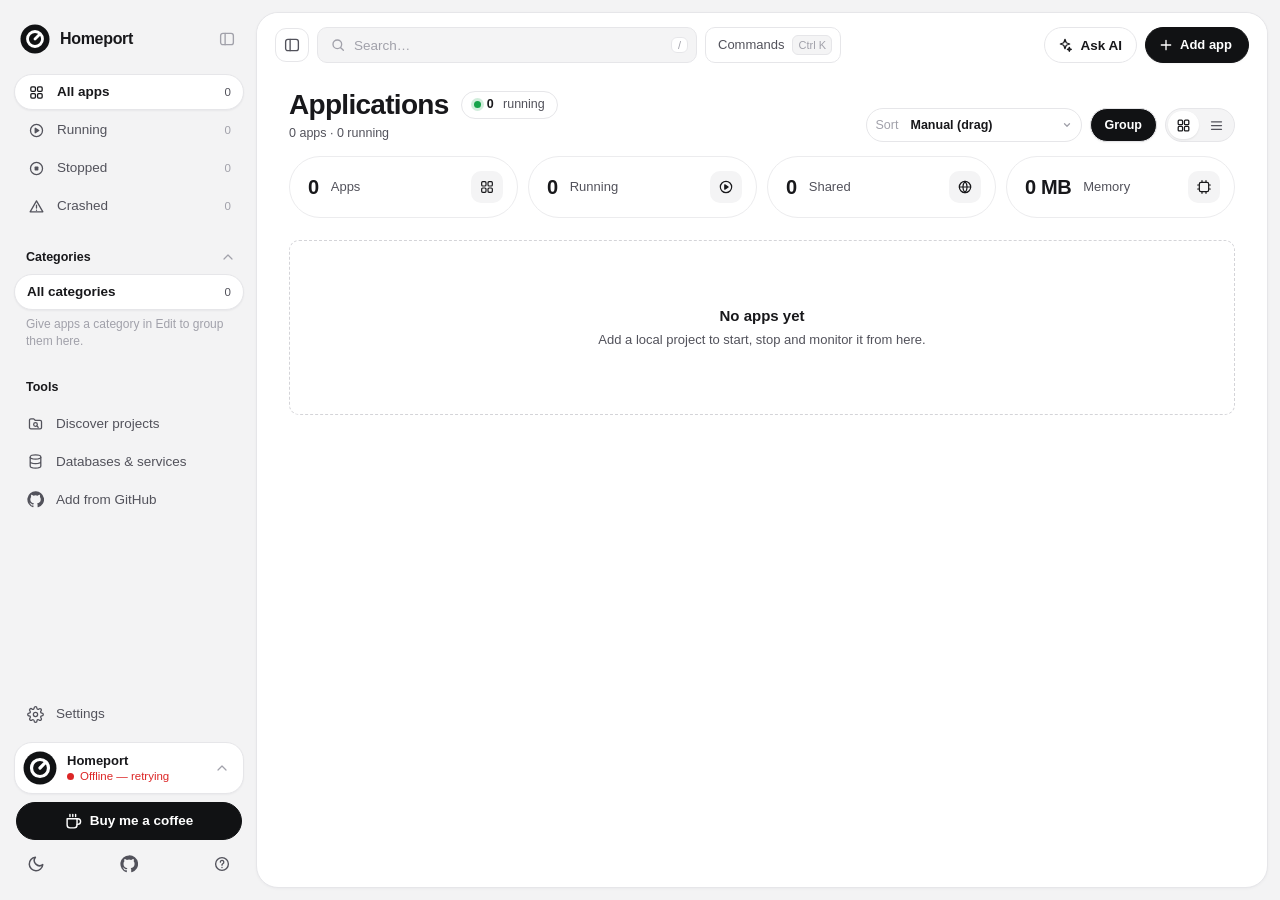
==== ui/index.html @ 1172e3f5 "GitHub integration, Figma-style comments, simpler cards and Settings GitHub (docs/GITHUB.md, phase 1" ====
<!doctype html>
<html lang="en">
<head>
  <meta charset="utf-8" />
  <meta name="viewport" content="width=device-width, initial-scale=1" />
  <title>Homeport</title>
  <link rel="icon" type="image/svg+xml" href="favicon.svg?v=dial2" />
  <link rel="alternate icon" type="image/png" href="favicon.png?v=dial2" />
  <link rel="apple-touch-icon" href="apple-touch-icon.png?v=dial2" />
  <link rel="stylesheet" href="style.css?v=28" />
  <script>
    // Apply the saved theme before first paint to avoid a flash.
    try {
      var t = localStorage.getItem("lm_theme");
      if (t === "light" || t === "dark") document.documentElement.setAttribute("data-theme", t);
    } catch (e) {}
  </script>
</head>
<body>
  <div class="shell">
  <aside class="sidebar" id="sidebar" aria-label="Navigation">
    <div class="side-brand">
      <a class="brand" href="./" aria-label="Homeport home"><svg class="knob" viewBox="0 0 64 64" aria-hidden="true"><circle class="knob-disc" cx="32" cy="32" r="31"/><circle class="knob-ring" cx="32" cy="32" r="16" fill="none" stroke-width="6"/><path class="knob-hand" d="M32 32 L40.5 23.5" stroke-width="6" stroke-linecap="round"/></svg><span class="brand-word">Homeport</span></a>
      <button type="button" id="btn-collapse" class="icon-btn" title="Hide sidebar" aria-label="Hide sidebar"><svg viewBox="0 0 24 24" fill="none" stroke="currentColor" stroke-width="1.8" stroke-linecap="round" stroke-linejoin="round" aria-hidden="true"><rect x="3.5" y="4.5" width="17" height="15" rx="3"/><path d="M9.5 4.5v15"/></svg></button>
    </div>


    <nav class="side-nav" id="status-seg" aria-label="Status filter">
      <button type="button" class="nav-item active" data-filter="all"><span class="nav-ico ico-all" aria-hidden="true"><svg viewBox="0 0 24 24" fill="none" stroke="currentColor" stroke-width="1.8" stroke-linejoin="round"><rect x="4" y="4" width="6.5" height="6.5" rx="1.6"/><rect x="13.5" y="4" width="6.5" height="6.5" rx="1.6"/><rect x="4" y="13.5" width="6.5" height="6.5" rx="1.6"/><rect x="13.5" y="13.5" width="6.5" height="6.5" rx="1.6"/></svg></span>All apps <span id="count-all" class="count">0</span></button>
      <button type="button" class="nav-item" data-filter="running"><span class="nav-ico ico-running" aria-hidden="true"><svg viewBox="0 0 24 24" fill="none" stroke="currentColor" stroke-width="1.8" stroke-linejoin="round"><circle cx="12" cy="12" r="8.5"/><path d="M10.2 8.8v6.4l5-3.2z" fill="currentColor"/></svg></span>Running <span id="count-running" class="count">0</span></button>
      <button type="button" class="nav-item" data-filter="stopped"><span class="nav-ico ico-stopped" aria-hidden="true"><svg viewBox="0 0 24 24" fill="none" stroke="currentColor" stroke-width="1.8"><circle cx="12" cy="12" r="8.5"/><rect x="9.3" y="9.3" width="5.4" height="5.4" rx="1" fill="currentColor" stroke="none"/></svg></span>Stopped <span id="count-stopped" class="count">0</span></button>
      <button type="button" class="nav-item" data-filter="crashed"><span class="nav-ico ico-crashed" aria-hidden="true"><svg viewBox="0 0 24 24" fill="none" stroke="currentColor" stroke-width="1.8" stroke-linecap="round" stroke-linejoin="round"><path d="M12 4 21 19.5H3z"/><path d="M12 10v4.2M12 17.2v.1"/></svg></span>Crashed <span id="count-crashed" class="count">0</span></button>
    </nav>

    <section class="side-section" id="cat-section">
      <button type="button" class="side-section-head" id="cat-toggle" aria-expanded="true" aria-controls="cat-nav">
        <span>Categories</span><svg viewBox="0 0 24 24" fill="none" stroke="currentColor" stroke-width="1.8" stroke-linecap="round" stroke-linejoin="round" aria-hidden="true"><path d="m6 15 6-6 6 6"/></svg>
      </button>
      <nav class="cat-nav" id="cat-nav" aria-label="Categories"></nav>
    </section>
    <select id="category-filter" aria-label="Filter by category" hidden></select>

    <section class="side-section side-tools">
      <div class="side-section-head static"><span>Tools</span></div>
    <button type="button" id="btn-discover" class="side-link"><svg viewBox="0 0 24 24" fill="none" stroke="currentColor" stroke-width="1.8" stroke-linecap="round" stroke-linejoin="round" aria-hidden="true"><path d="M3.5 7.5a2 2 0 0 1 2-2h4l2 2h7a2 2 0 0 1 2 2v8a2 2 0 0 1-2 2h-13a2 2 0 0 1-2-2z"/><circle cx="12" cy="13.5" r="2.6"/><path d="m14 15.5 1.8 1.8"/></svg><span>Discover projects</span></button>
    <button type="button" id="btn-services" class="side-link"><svg viewBox="0 0 24 24" fill="none" stroke="currentColor" stroke-width="1.8" aria-hidden="true"><ellipse cx="12" cy="5.5" rx="7.5" ry="3"/><path d="M4.5 5.5v13c0 1.7 3.4 3 7.5 3s7.5-1.3 7.5-3v-13M4.5 12c0 1.7 3.4 3 7.5 3s7.5-1.3 7.5-3"/></svg><span>Databases &amp; services</span></button>
      <button type="button" id="btn-github" class="side-link"><svg viewBox="0 0 24 24" fill="currentColor" aria-hidden="true"><path d="M12 .5a11.5 11.5 0 0 0-3.64 22.41c.58.1.79-.25.79-.56v-2c-3.2.7-3.88-1.37-3.88-1.37-.53-1.33-1.28-1.69-1.28-1.69-1.05-.72.08-.7.08-.7 1.16.08 1.77 1.19 1.77 1.19 1.03 1.77 2.71 1.26 3.37.96.1-.75.4-1.26.73-1.55-2.55-.29-5.24-1.28-5.24-5.68 0-1.26.45-2.28 1.19-3.09-.12-.29-.52-1.46.11-3.05 0 0 .97-.31 3.17 1.18a11 11 0 0 1 5.77 0c2.2-1.49 3.17-1.18 3.17-1.18.63 1.59.23 2.76.11 3.05.74.81 1.19 1.83 1.19 3.09 0 4.41-2.69 5.39-5.25 5.67.41.36.78 1.06.78 2.14v3.17c0 .31.21.67.8.56A11.5 11.5 0 0 0 12 .5z"/></svg><span>Add from GitHub</span></button>
    </section>

    <div class="side-foot">
      <button type="button" id="btn-settings" class="side-link side-settings"><svg viewBox="0 0 24 24" fill="none" stroke="currentColor" stroke-width="1.8" stroke-linecap="round" stroke-linejoin="round" aria-hidden="true"><circle cx="12" cy="12" r="3"/><path d="M19.4 15a1.65 1.65 0 0 0 .33 1.82l.06.06a2 2 0 1 1-2.83 2.83l-.06-.06a1.65 1.65 0 0 0-1.82-.33 1.65 1.65 0 0 0-1 1.51V21a2 2 0 1 1-4 0v-.09A1.65 1.65 0 0 0 9 19.4a1.65 1.65 0 0 0-1.82.33l-.06.06a2 2 0 1 1-2.83-2.83l.06-.06A1.65 1.65 0 0 0 4.68 15a1.65 1.65 0 0 0-1.51-1H3a2 2 0 1 1 0-4h.09A1.65 1.65 0 0 0 4.6 9a1.65 1.65 0 0 0-.33-1.82l-.06-.06a2 2 0 1 1 2.83-2.83l.06.06A1.65 1.65 0 0 0 9 4.68a1.65 1.65 0 0 0 1-1.51V3a2 2 0 1 1 4 0v.09a1.65 1.65 0 0 0 1 1.51 1.65 1.65 0 0 0 1.82-.33l.06-.06a2 2 0 1 1 2.83 2.83l-.06.06A1.65 1.65 0 0 0 19.4 9a1.65 1.65 0 0 0 1.51 1H21a2 2 0 1 1 0 4h-.09a1.65 1.65 0 0 0-1.51 1z"/></svg><span>Settings</span><span id="settings-badge" class="side-badge" hidden></span></button>
      <div class="side-card">
        <span class="side-card-mark"><svg class="knob" viewBox="0 0 64 64" aria-hidden="true"><circle class="knob-disc" cx="32" cy="32" r="31"/><circle class="knob-ring" cx="32" cy="32" r="16" fill="none" stroke-width="6"/><path class="knob-hand" d="M32 32 L40.5 23.5" stroke-width="6" stroke-linecap="round"/></svg></span>
        <div class="side-card-text">
          <strong>Homeport</strong>
          <span id="conn" class="conn connecting" title="Connection status"><span class="conn-dot" aria-hidden="true"></span><span id="conn-text">Connecting&hellip;</span></span>
        </div>
        <div class="menu-wrap">
          <button type="button" id="btn-bulk" class="icon-btn" aria-haspopup="menu" aria-expanded="false" aria-label="Actions for all apps" title="All apps"><svg viewBox="0 0 24 24" fill="none" stroke="currentColor" stroke-width="1.8" stroke-linecap="round" stroke-linejoin="round" aria-hidden="true"><path d="m6 15 6-6 6 6"/></svg></button>
          <div id="bulk-menu" class="menu menu-right menu-up" role="menu" hidden>
            <button type="button" role="menuitem" id="btn-start-all">Start all</button>
            <button type="button" role="menuitem" id="btn-stop-all">Stop all</button>
            <hr />
            <button type="button" role="menuitem" id="btn-terminate-all" class="danger">Force-terminate all&hellip;</button>
          </div>
        </div>
      </div>
      <a class="coffee-btn" href="https://www.supportkori.com/ferdousmikdad" target="_blank" rel="noopener noreferrer" title="Support Homeport on Support Kori">
        <svg viewBox="0 0 24 24" fill="none" stroke="currentColor" stroke-width="2" stroke-linecap="round" stroke-linejoin="round" aria-hidden="true"><path d="M17 8h1a4 4 0 0 1 0 8h-1"/><path d="M3 8h14v9a4 4 0 0 1-4 4H7a4 4 0 0 1-4-4V8z"/><path d="M7 2v3M11 2v3M15 2v3"/></svg>
        <span>Buy me a coffee</span>
      </a>
      <div class="side-foot-icons">
        <button type="button" id="btn-theme" class="icon-btn" aria-label="Toggle light/dark theme" title="Toggle theme"></button>
        <button type="button" id="btn-quit" class="icon-btn" aria-label="Quit Homeport" title="Quit Homeport" hidden><svg viewBox="0 0 24 24" fill="none" stroke="currentColor" stroke-width="2" stroke-linecap="round" aria-hidden="true"><path d="M12 3v9"/><path d="M6.3 7.2a8 8 0 1 0 11.4 0"/></svg></button>
        <a class="icon-btn" href="https://github.com/ferdousmikdad/Homeport" target="_blank" rel="noopener noreferrer" title="Star Homeport on GitHub" aria-label="Star Homeport on GitHub"><svg viewBox="0 0 24 24" fill="currentColor" aria-hidden="true"><path d="M12 .5a11.5 11.5 0 0 0-3.64 22.41c.58.1.79-.25.79-.56v-2c-3.2.7-3.88-1.37-3.88-1.37-.53-1.33-1.28-1.69-1.28-1.69-1.05-.72.08-.7.08-.7 1.16.08 1.77 1.19 1.77 1.19 1.03 1.77 2.71 1.26 3.37.96.1-.75.4-1.26.73-1.55-2.55-.29-5.24-1.28-5.24-5.68 0-1.26.45-2.28 1.19-3.09-.12-.29-.52-1.46.11-3.05 0 0 .97-.31 3.17 1.18a11 11 0 0 1 5.77 0c2.2-1.49 3.17-1.18 3.17-1.18.63 1.59.23 2.76.11 3.05.74.81 1.19 1.83 1.19 3.09 0 4.41-2.69 5.39-5.25 5.67.41.36.78 1.06.78 2.14v3.17c0 .31.21.67.8.56A11.5 11.5 0 0 0 12 .5z"/></svg></a>
        <a class="icon-btn" href="https://homeport.ferdousmikdad.com/docs" target="_blank" rel="noopener noreferrer" title="Help & docs" aria-label="Help and docs"><svg viewBox="0 0 24 24" fill="none" stroke="currentColor" stroke-width="1.8" stroke-linecap="round" stroke-linejoin="round" aria-hidden="true"><circle cx="12" cy="12" r="8.5"/><path d="M9.8 9.5a2.3 2.3 0 1 1 3.1 2.2c-.6.3-.9.8-.9 1.4v.4M12 16.6v.1"/></svg></a>
      </div>
    </div>
  </aside>

  <main class="main-panel">
    <div class="panel-bar">
      <button type="button" id="btn-sidebar" class="square-btn" title="Toggle sidebar" aria-label="Toggle sidebar"><svg viewBox="0 0 24 24" fill="none" stroke="currentColor" stroke-width="1.8" stroke-linecap="round" stroke-linejoin="round" aria-hidden="true"><rect x="3.5" y="4.5" width="17" height="15" rx="3"/><path d="M9.5 4.5v15"/></svg></button>
      <label class="top-search">
        <svg viewBox="0 0 24 24" fill="none" stroke="currentColor" stroke-width="2" stroke-linecap="round" aria-hidden="true"><circle cx="11" cy="11" r="6.5"/><path d="m20 20-3.8-3.8"/></svg>
        <input type="search" id="search-input" placeholder="Search…" autocomplete="off" aria-label="Search apps" />
        <kbd class="search-kbd" title="Press / to filter apps">/</kbd>
      </label>
      <button type="button" id="btn-cmdk" class="cmdk-trigger" title="Command palette">Commands <kbd class="cmdk-hint">&#8984;K</kbd></button>
      <span class="spacer"></span>
      <button type="button" id="ai-fab" class="ai-btn" aria-controls="ai-panel" aria-expanded="false" title="Ask AI (&#8984;J)" hidden><svg viewBox="0 0 24 24" fill="none" stroke="currentColor" stroke-width="1.9" stroke-linecap="round" stroke-linejoin="round" aria-hidden="true"><path d="M12 3.5l1.9 5.1 5.1 1.9-5.1 1.9L12 17.5l-1.9-5.1L5 10.5l5.1-1.9z"/><path d="M18.5 15.5l.8 2.2 2.2.8-2.2.8-.8 2.2-.8-2.2-2.2-.8 2.2-.8z"/></svg><span>Ask AI</span><span class="ai-fab-dot" aria-hidden="true"></span></button>
      <button type="button" id="btn-add" class="btn primary add-btn"><svg viewBox="0 0 24 24" fill="none" stroke="currentColor" stroke-width="2" stroke-linecap="round" aria-hidden="true"><path d="M12 5v14M5 12h14"/></svg><span>Add app</span></button>
    </div>

    <div class="main">
    <header class="page-head">
      <div class="page-titles">
        <div class="title-row">
          <h1>Applications</h1>
          <span class="run-pill title-pill" title="Apps running now"><span class="run-dot" aria-hidden="true"></span><b id="pill-running">0</b>&nbsp;running</span>
        </div>
        <p id="summary" class="summary">&nbsp;</p>
      </div>
      <div class="toolbar">
        <label class="select pill-select" title="Sort apps">
          <span class="select-label">Sort</span>
            <select id="sort-select" aria-label="Sort apps">
              <option value="manual">Manual (drag)</option>
              <option value="name-asc">Name A&ndash;Z</option>
              <option value="name-desc">Name Z&ndash;A</option>
              <option value="path">Folder path</option>
              <option value="created-desc">Folder created &middot; newest</option>
              <option value="created-asc">Folder created &middot; oldest</option>
              <option value="updated-desc">Folder modified &middot; recent</option>
              <option value="status">Status</option>
              <option value="port">Port</option>
              <option value="mem">Memory use</option>
            </select>
        </label>
        <button type="button" id="btn-group" class="btn small toggle" aria-pressed="false" title="Group apps by category">Group</button>
        <div class="seg seg-icons" id="view-seg" role="group" aria-label="Layout">
          <button type="button" data-view="grid" title="Grid" aria-label="Grid layout"></button>
          <button type="button" data-view="list" title="List" aria-label="List layout"></button>
        </div>
      </div>
    </header>

    <section class="kpis" aria-label="Summary">
      <div class="kpi"><span class="kpi-value" id="kpi-apps">0</span><span class="kpi-label">Apps</span><span class="kpi-ico" aria-hidden="true"><svg viewBox="0 0 24 24" fill="none" stroke="currentColor" stroke-width="1.8" stroke-linejoin="round"><rect x="4" y="4" width="6.5" height="6.5" rx="1.6"/><rect x="13.5" y="4" width="6.5" height="6.5" rx="1.6"/><rect x="4" y="13.5" width="6.5" height="6.5" rx="1.6"/><rect x="13.5" y="13.5" width="6.5" height="6.5" rx="1.6"/></svg></span></div>
      <div class="kpi"><span class="kpi-value" id="kpi-running">0</span><span class="kpi-label">Running</span><span class="kpi-ico" aria-hidden="true"><svg viewBox="0 0 24 24" fill="none" stroke="currentColor" stroke-width="1.8" stroke-linejoin="round"><circle cx="12" cy="12" r="8.5"/><path d="M10.2 8.8v6.4l5-3.2z" fill="currentColor"/></svg></span></div>
      <div class="kpi"><span class="kpi-value" id="kpi-shared">0</span><span class="kpi-label">Shared</span><span class="kpi-ico" aria-hidden="true"><svg viewBox="0 0 24 24" fill="none" stroke="currentColor" stroke-width="1.8" stroke-linecap="round"><circle cx="12" cy="12" r="8.5"/><path d="M3.5 12h17M12 3.5a13 13 0 0 1 0 17M12 3.5a13 13 0 0 0 0 17"/></svg></span></div>
      <div class="kpi"><span class="kpi-value" id="kpi-mem">0</span><span class="kpi-label">Memory</span><span class="kpi-ico" aria-hidden="true"><svg viewBox="0 0 24 24" fill="none" stroke="currentColor" stroke-width="1.8" stroke-linejoin="round"><rect x="5" y="5" width="14" height="14" rx="2.5"/><path d="M9 2.5v2.5M15 2.5v2.5M9 19v2.5M15 19v2.5M2.5 9H5M2.5 15H5M19 9h2.5M19 15h2.5" stroke-linecap="round"/></svg></span></div>
    </section>

    <section id="grid" class="apps grid-view" aria-live="polite"></section>
    <div id="empty" class="empty" hidden>
      <p id="empty-title" class="empty-title">No apps yet</p>
      <p id="empty-text" class="empty-text">Add a local project to start, stop and monitor it from here.</p>
    </div>
    </div>
  </main>

  <!-- Ask AI: docked side panel (right) -->
  <aside id="ai-panel" class="ai-chat" hidden aria-label="Ask AI">
    <header class="ai-chat-head">
      <span class="ai-avatar" aria-hidden="true"><svg class="knob" viewBox="0 0 64 64" aria-hidden="true"><circle class="knob-disc" cx="32" cy="32" r="31"/><circle class="knob-ring" cx="32" cy="32" r="16" fill="none" stroke-width="6"/><path class="knob-hand" d="M32 32 L40.5 23.5" stroke-width="6" stroke-linecap="round"/></svg></span>
      <div class="ai-chat-title">
        <h2>Ask AI</h2>
        <span id="ai-sub" class="muted"><span class="ai-online"></span>Claude &middot; runs only when you send</span>
      </div>
      <button type="button" id="ai-new" class="icon-btn" title="New chat" aria-label="New chat"><svg viewBox="0 0 24 24" fill="none" stroke="currentColor" stroke-width="2" stroke-linecap="round" stroke-linejoin="round"><path d="M12 20h9"/><path d="M16.5 3.5a2.1 2.1 0 1 1 3 3L7 19l-4 1 1-4z"/></svg></button>
      <button type="button" id="ai-close" class="icon-btn" title="Close panel" aria-label="Close panel"><svg viewBox="0 0 24 24" fill="none" stroke="currentColor" stroke-width="1.8" stroke-linecap="round" stroke-linejoin="round" aria-hidden="true"><rect x="3.5" y="4.5" width="17" height="15" rx="3"/><path d="M14.5 4.5v15"/></svg></button>
    </header>
    <div class="ai-chat-tools">
      <label class="select" title="Which AI answers">
        <span class="select-label">AI</span>
        <select id="ai-provider" aria-label="Assistant">
          <option value="claude">Claude Code</option>
          <option value="local">Local model</option>
        </select>
      </label>
      <label class="select" id="ai-local-wrap" title="Local model (Ollama)" hidden>
        <span class="select-label">Model</span>
        <select id="ai-local-model" aria-label="Local model"></select>
      </label>
      <button type="button" id="ai-models-btn" class="btn small" title="Download or remove local models" hidden>Models</button>
      <label class="select" id="ai-model-wrap" title="Model">
        <span class="select-label">Model</span>
        <select id="ai-model" aria-label="Model">
          <option value="sonnet">Sonnet</option>
          <option value="opus">Opus</option>
          <option value="haiku">Haiku</option>
          <option value="">Account default</option>
          <option value="__custom">Custom&hellip;</option>
        </select>
      </label>
      <input type="text" id="ai-model-custom" class="input small mono" placeholder="claude-opus-5-5" hidden spellcheck="false" />
      <div class="seg" id="ai-mode" role="group" aria-label="Mode">
        <button type="button" data-mode="act" title="Can add/edit apps, fix ports, change files">Act</button>
        <button type="button" data-mode="ask" title="Read-only: answers and diagnoses, changes nothing">Ask only</button>
      </div>
    </div>
    <div id="ai-log" class="ai-log" aria-live="polite"></div>
    <form id="ai-form" class="ai-form" autocomplete="off">
      <textarea id="ai-input" class="input" rows="2" placeholder="Ask anything about your apps&hellip;"></textarea>
      <div class="ai-form-row">
        <span id="ai-meta" class="muted ai-meta"></span>
        <button type="button" id="ai-reload" class="btn small" hidden>Reload page</button>
        <button type="submit" id="ai-send" class="btn primary small">Send</button>
      </div>
    </form>
  </aside>
  </div>

  <!-- Log Drawer -->
  <aside id="drawer" class="drawer" hidden aria-label="Application logs">
    <header class="drawer-head">
      <div class="drawer-title">
        <h2 id="logs-title">Logs</h2>
        <span id="logs-sub" class="muted mono"></span>
      </div>
      <button type="button" id="logs-close" class="icon-btn" aria-label="Close logs">&times;</button>
    </header>
    <div class="drawer-tools">
      <input type="search" id="logs-filter" class="input small" placeholder="Filter lines" />
      <label class="check small"><input type="checkbox" id="logs-autoscroll" checked /> Follow</label>
      <label class="check small"><input type="checkbox" id="logs-wrap" checked /> Wrap</label>
      <span class="spacer"></span>
      <button type="button" id="logs-clear" class="btn small ghost">Clear</button>
      <button type="button" id="logs-download" class="btn small ghost">Download</button>
    </div>
    <div id="logs-error-banner" class="error-banner" hidden></div>
    <pre id="logs-body" class="logs-body wrap" tabindex="0">Loading&hellip;</pre>
  </aside>


  <!-- Add / Edit Modal -->
  <div id="backdrop" class="backdrop" hidden>
    <form id="app-form" class="modal" autocomplete="off" novalidate>
      <header class="modal-head">
        <h2 id="modal-title">Add app</h2>
        <button type="button" id="modal-close" class="icon-btn" aria-label="Close">&times;</button>
      </header>

      <input type="hidden" id="f-id" value="" />

      <div class="form-body">
        <div class="row2">
          <label class="field single-only">
            <span>Name</span>
            <input id="f-name" name="name" type="text" placeholder="My App" required />
          </label>
          <label class="field">
            <span>Category</span>
            <input id="f-category" name="category" type="text" list="category-list" placeholder="e.g. Work, Tools" />
            <datalist id="category-list"></datalist>
          </label>
        </div>

        <label class="field single-only">
          <span>Description</span>
          <textarea id="f-description" name="description" rows="2" placeholder="What does this app do?"></textarea>
        </label>

        <div class="field">
          <span>Folder or file</span>
          <div class="input-group">
            <input id="f-path" name="path" type="text" placeholder="A project folder, a folder of projects, or a file like index.html" required spellcheck="false" class="mono" aria-label="Folder or file" />
            <button type="button" id="btn-browse" class="btn" title="Choose a project folder — or a folder with several projects inside">Folder&hellip;</button>
            <button type="button" id="btn-browse-file" class="btn" title="Choose one file: .html, .php, .js or .py">File&hellip;</button>
          </div>
          <small id="f-path-hint" class="hint"></small>
        </div>

        <div id="multi-box" class="multi-box" hidden>
          <div class="multi-head">
            <strong id="multi-title">Projects in this folder</strong>
            <label class="check"><input type="checkbox" id="multi-all" checked /> Select all</label>
          </div>
          <div id="multi-list" class="disc-list multi-list"></div>
          <div class="multi-foot">
            <label class="check"><input type="checkbox" id="multi-start" checked /> Start them after adding (each opens in a new tab)</label>
            <button type="button" id="multi-single" class="link-btn">Add the folder as one app instead</button>
          </div>
        </div>

        <label class="field single-only">
          <span>Command</span>
          <input id="f-command" name="command" type="text" placeholder="python3 run.py" spellcheck="false" class="mono" />
        </label>

        <div class="row2 single-only">
          <label class="field">
            <span>Port</span>
            <input id="f-port" name="port" type="number" min="0" max="65535" placeholder="8080" />
          </label>
          <label class="field">
            <span>Health URL</span>
            <input id="f-health" name="health_url" type="text" placeholder="http://localhost:8080/health" spellcheck="false" />
          </label>
        </div>

        <div class="env-group single-only">
          <div class="env-header">
            <span>Environment variables</span>
            <button type="button" id="btn-add-env" class="btn small ghost">Add variable</button>
          </div>
          <div id="env-rows" class="env-rows"></div>
        </div>

        <div class="check-group single-only">
          <label class="check"><input id="f-auto" name="auto_restart" type="checkbox" /> Restart automatically if it crashes</label>
          <label class="check"><input id="f-autostart" name="autostart" type="checkbox" /> Start when the manager starts</label>
          <label class="check"><input id="f-notify" name="notify" type="checkbox" checked /> Notify me when it crashes</label>
        </div>

        <div id="modal-meta-box" class="modal-meta" hidden>
          Folder created <span id="f-created-at">&mdash;</span> &middot; modified <span id="f-updated-at">&mdash;</span>
        </div>
      </div>

      <footer class="modal-foot">
        <button type="button" id="modal-cancel" class="btn ghost">Cancel</button>
        <button type="submit" id="modal-submit" class="btn primary">Add app</button>
      </footer>
    </form>
  </div>

  <!-- Folder Browser Modal (in-page fallback) -->
  <div id="browse-backdrop" class="backdrop" hidden>
    <div class="modal browse-dialog">
      <header class="modal-head">
        <h2>Choose a folder</h2>
        <button type="button" id="browse-close" class="icon-btn" aria-label="Close">&times;</button>
      </header>
      <nav id="browse-crumbs" class="crumbs" aria-label="Folder path"></nav>
      <div id="browse-list" class="browse-list" tabindex="0"></div>
      <footer class="modal-foot">
        <span id="browse-selected-path" class="browse-selected mono"></span>
        <button type="button" id="browse-cancel" class="btn ghost">Cancel</button>
        <button type="button" id="browse-select" class="btn primary">Select folder</button>
      </footer>
    </div>
  </div>

  <!-- Confirm Dialog -->
  <div id="confirm-backdrop" class="backdrop" hidden>
    <div class="modal confirm-dialog" role="alertdialog" aria-labelledby="confirm-title">
      <header class="modal-head">
        <h2 id="confirm-title">Confirm</h2>
      </header>
      <p id="confirm-message" class="confirm-body"></p>
      <footer class="modal-foot">
        <button type="button" id="confirm-cancel" class="btn ghost">Cancel</button>
        <button type="button" id="confirm-ok" class="btn primary">Confirm</button>
      </footer>
    </div>
  </div>

  <!-- Share dialog -->
  <div id="share-backdrop" class="backdrop" hidden>
    <div class="modal share-dialog" role="dialog" aria-labelledby="share-title">
      <header class="modal-head">
        <h2 id="share-title">Share app</h2>
        <button type="button" id="share-close" class="icon-btn" aria-label="Close">&times;</button>
      </header>
      <div class="form-body">
        <p class="share-warn">Anyone with the link can open this app from anywhere while sharing is on. Add a password for anything private.</p>

        <div id="share-install" class="share-box" hidden>
          <div>
            <strong>Install Cloudflare Tunnel</strong>
            <p class="hint">Free and account-less. Downloads Cloudflare&rsquo;s open-source <code>cloudflared</code> (about 40&nbsp;MB) into this project&rsquo;s <code>bin/</code> folder.</p>
          </div>
          <button type="button" id="share-install-btn" class="btn small primary">Install</button>
        </div>

        <label class="field">
          <span>Password <em class="muted">(optional)</em></span>
          <input type="password" id="share-password" class="input" placeholder="Leave empty for an open link" autocomplete="new-password" minlength="4" />
        </label>
        <label class="field">
          <span>Link stops after</span>
          <select id="share-expiry" class="input">
            <option value="">Never (until I stop it)</option>
            <option value="15">15 minutes</option>
            <option value="60" selected>1 hour</option>
            <option value="480">8 hours</option>
            <option value="1440">24 hours</option>
          </select>
        </label>
        <label class="check share-fb"><input type="checkbox" id="share-feedback" /> <span><b>Let visitors leave feedback</b><br /><em class="muted">Adds a Feedback button to the pages. Visitors point at a spot and write a note; notes are saved in Homeport on this computer.</em></span></label>
        <p class="hint">Public links are free Cloudflare Quick Tunnels: no account, nothing to pay. The address changes each time you share.</p>
      </div>
      <footer class="modal-foot">
        <button type="button" id="share-cancel" class="btn ghost">Cancel</button>
        <button type="button" id="share-start" class="btn primary">Start sharing</button>
      </footer>
    </div>
  </div>

  <!-- Phone preview dialog -->
  <div id="phone-backdrop" class="backdrop" hidden>
    <div class="modal phone-dialog" role="dialog" aria-labelledby="phone-title">
      <header class="modal-head">
        <h2 id="phone-title">Open on your phone</h2>
        <button type="button" id="phone-close" class="icon-btn" aria-label="Close">&times;</button>
      </header>
      <div class="form-body">
        <section class="phone-block">
          <div class="phone-block-head">
            <div>
              <strong>Same Wi-Fi</strong>
              <p class="hint">Fast, private: only devices on your network can open it.</p>
            </div>
            <button type="button" id="phone-lan-toggle" class="btn small primary">Turn on</button>
          </div>
          <div id="phone-lan-body" class="phone-qr-row" hidden>
            <img id="phone-lan-qr" class="qr" alt="QR code for the Wi-Fi link" />
            <div class="phone-qr-text">
              <a id="phone-lan-url" class="mono" target="_blank" rel="noopener noreferrer"></a>
              <p class="hint">Scan with your phone&rsquo;s camera. Your computer may ask to allow incoming connections the first time.</p>
            </div>
          </div>
        </section>
        <section class="phone-block" id="phone-public">
          <div class="phone-block-head">
            <div>
              <strong>Anywhere</strong>
              <p class="hint" id="phone-public-hint">Share the app first to get a public link.</p>
            </div>
          </div>
          <div id="phone-public-body" class="phone-qr-row" hidden>
            <img id="phone-public-qr" class="qr" alt="QR code for the public link" />
            <div class="phone-qr-text">
              <a id="phone-public-url" class="mono" target="_blank" rel="noopener noreferrer"></a>
            </div>
          </div>
        </section>
      </div>
    </div>
  </div>

  <!-- Crash diagnosis dialog -->
  <div id="diag-backdrop" class="backdrop" hidden>
    <div class="modal diag-dialog" role="dialog" aria-labelledby="diag-title">
      <header class="modal-head">
        <h2 id="diag-title">Why did it stop?</h2>
        <button type="button" id="diag-close" class="icon-btn" aria-label="Close">&times;</button>
      </header>
      <div class="form-body">
        <div id="diag-list" class="diag-list"><p class="hint">Reading the logs&hellip;</p></div>
      </div>
      <footer class="modal-foot">
        <button type="button" id="diag-logs" class="btn ghost">Open logs</button>
        <span class="spacer"></span>
        <button type="button" id="diag-ai" class="btn" hidden>Ask AI to fix</button>
        <button type="button" id="diag-retry" class="btn primary">Try starting again</button>
      </footer>
    </div>
  </div>

  <!-- Discover projects dialog -->
  <div id="disc-backdrop" class="backdrop" hidden>
    <div class="modal disc-dialog" role="dialog" aria-labelledby="disc-title">
      <header class="modal-head">
        <h2 id="disc-title">Discover projects</h2>
        <button type="button" id="disc-close" class="icon-btn" aria-label="Close">&times;</button>
      </header>
      <div class="form-body">
        <p class="hint">Pick the folder that holds your projects (e.g. ~/Projects). Homeport finds every project inside and works out how to run each one.</p>
        <div class="input-group">
          <input type="text" id="disc-path" class="input" placeholder="/Users/you/Projects" spellcheck="false" />
          <button type="button" id="disc-browse" class="btn">Browse&hellip;</button>
          <button type="button" id="disc-scan" class="btn primary">Scan</button>
        </div>
        <div id="disc-list" class="disc-list"></div>
      </div>
      <footer class="modal-foot">
        <label class="check small"><input type="checkbox" id="disc-all" /> Select all</label>
        <span class="spacer"></span>
        <button type="button" id="disc-cancel" class="btn ghost">Cancel</button>
        <button type="button" id="disc-add" class="btn primary" disabled>Add apps</button>
      </footer>
    </div>
  </div>

  <!-- WordPress dialog -->
  <div id="wp-backdrop" class="backdrop" hidden>
    <div class="modal wp-dialog" role="dialog" aria-labelledby="wp-title">
      <header class="modal-head">
        <h2 id="wp-title">WordPress</h2>
        <button type="button" id="wp-close" class="icon-btn" aria-label="Close">&times;</button>
      </header>
      <div class="form-body">
        <p class="hint">Makes this WordPress site work here, on your phone and on share links &mdash; including copies of live sites. Your original <code>wp-config.php</code> is backed up and nothing in the database is rewritten.</p>
        <ol id="wp-steps" class="wp-steps"></ol>
        <div id="wp-warn" class="share-warn" hidden></div>
        <div class="wp-import">
          <div>
            <strong>Import a database backup</strong>
            <p class="hint">A <code>.sql</code> or <code>.sql.gz</code> export of the live site (from phpMyAdmin, your host or a backup plugin).</p>
          </div>
          <label class="btn small" id="wp-import-label">Choose file&hellip;<input type="file" id="wp-import-file" accept=".sql,.gz,.sql.gz" hidden /></label>
        </div>
      </div>
      <footer class="modal-foot">
        <button type="button" id="wp-admin" class="btn ghost">Open admin</button>
        <button type="button" id="wp-open" class="btn ghost">Open site</button>
        <span class="spacer"></span>
        <button type="button" id="wp-setup" class="btn primary">Set up WordPress</button>
      </footer>
    </div>
  </div>

  <!-- Databases & services dialog -->
  <div id="svc-backdrop" class="backdrop" hidden>
    <div class="modal svc-dialog" role="dialog" aria-labelledby="svc-title">
      <header class="modal-head">
        <h2 id="svc-title">Databases &amp; services</h2>
        <button type="button" id="svc-close" class="icon-btn" aria-label="Close">&times;</button>
      </header>
      <div class="form-body">
        <p class="hint">Run a database or dev service like any other app. Homeport uses the one installed on this computer, or Docker if you have it. Data stays in this project&rsquo;s <code>data/services/</code> folder. No accounts.</p>
        <div id="svc-list" class="svc-list"></div>
      </div>
    </div>
  </div>

  <div id="fb-backdrop" class="backdrop" hidden>
    <div class="modal fb-dialog" role="dialog" aria-labelledby="fb-title">
      <header class="modal-head">
        <h2 id="fb-title">Feedback</h2>
        <button type="button" id="fb-close" class="icon-btn" aria-label="Close">&times;</button>
      </header>
      <div class="fb-tools">
        <div class="seg" id="fb-filter" role="group" aria-label="Show">
          <button type="button" data-filter="open" class="active">Open</button>
          <button type="button" data-filter="resolved">Resolved</button>
          <button type="button" data-filter="all">All</button>
        </div>
        <span class="spacer"></span>
        <button type="button" id="fb-view-on" class="btn small primary" title="Open the site with the notes pinned on the pages">View with feedback</button>
        <button type="button" id="fb-view-off" class="btn small" title="Open the site without feedback">View without</button>
      </div>
      <div id="fb-body" class="form-body fb-body"></div>
      <footer class="modal-foot">
        <span id="fb-share-state" class="muted fb-share-state"></span>
        <button type="button" id="fb-clear" class="btn ghost small">Delete resolved</button>
      </footer>
    </div>
  </div>

  <div id="gh-backdrop" class="backdrop" hidden>
    <div class="modal gh-dialog" role="dialog" aria-labelledby="gh-title">
      <header class="modal-head">
        <h2 id="gh-title">Add from GitHub</h2>
        <button type="button" id="gh-close" class="icon-btn" aria-label="Close">&times;</button>
      </header>
      <div class="gh-tools">
        <label class="gh-search">
          <svg viewBox="0 0 24 24" fill="none" stroke="currentColor" stroke-width="2" stroke-linecap="round" aria-hidden="true"><circle cx="11" cy="11" r="6.5"/><path d="m20 20-3.8-3.8"/></svg>
          <input type="search" id="gh-q" placeholder="Search your repos, or paste a GitHub link" autocomplete="off" spellcheck="false" />
        </label>
      </div>
      <div id="gh-body" class="form-body gh-body"></div>
      <footer class="modal-foot gh-foot">
        <span id="gh-where" class="muted gh-where"></span>
        <label class="check small"><input type="checkbox" id="gh-start" checked /> Start after adding</label>
        <button type="button" id="gh-cancel" class="btn ghost">Cancel</button>
        <button type="button" id="gh-clone" class="btn primary" disabled>Clone &amp; add</button>
      </footer>
    </div>
  </div>

  <div id="settings-backdrop" class="backdrop" hidden>
    <div class="modal settings-dialog" role="dialog" aria-labelledby="settings-title">
      <header class="modal-head">
        <h2 id="settings-title">Settings</h2>
        <button type="button" id="settings-close" class="icon-btn" aria-label="Close">&times;</button>
      </header>
      <div class="settings-layout">
        <nav id="settings-nav" class="settings-nav" aria-label="Settings sections"></nav>
        <div id="settings-body" class="settings-body"></div>
      </div>
    </div>
  </div>

  <!-- Command palette (⌘K / Ctrl+K) -->
  <div id="cmdk-backdrop" class="cmdk-backdrop" hidden>
    <div class="cmdk" role="dialog" aria-modal="true" aria-label="Command palette">
      <div class="cmdk-search">
        <svg viewBox="0 0 24 24" fill="none" stroke="currentColor" stroke-width="2" stroke-linecap="round" aria-hidden="true"><circle cx="11" cy="11" r="6.5"/><path d="m20 20-3.8-3.8"/></svg>
        <input type="text" id="cmdk-input" placeholder="Search apps or type a command…" autocomplete="off" spellcheck="false"
               role="combobox" aria-expanded="true" aria-controls="cmdk-list" aria-autocomplete="list" />
        <kbd class="cmdk-esc">esc</kbd>
      </div>
      <div id="cmdk-list" class="cmdk-list" role="listbox" aria-label="Results"></div>
      <div class="cmdk-foot">
        <span><kbd>&uarr;</kbd><kbd>&darr;</kbd> navigate</span>
        <span><kbd>&crarr;</kbd> run</span>
        <span><kbd>esc</kbd> close</span>
        <span class="spacer"></span>
        <span class="cmdk-brand">Homeport</span>
      </div>
    </div>
  </div>

  <div id="toasts" class="toasts" aria-live="assertive"></div>

  <script src="app.js?v=28"></script>
</body>
</html>
---- ui/style.css ----
/* Homeport — minimal UI. Light/dark via tokens; system preference by default. */

:root {
  --bg: #f7f7f8;
  --card: #ffffff;
  --card-line: #ececee;
  --card-line-strong: #e3e5e9;
  --card-shadow: 0 1px 2px rgba(15, 23, 42, 0.04);
  --card-shadow-hover: 0 14px 34px -14px rgba(15, 23, 42, 0.18), 0 2px 6px -2px rgba(15, 23, 42, 0.05);
  --ink: #111214;
  --ink-hover: #2a2c31;
  --on-ink: #ffffff;
  --sidebar: #ffffff;
  --sidebar-line: #e4e4e7;
  --topbar: #ffffff;
  --brand-word: #1e2b45;
  --logo-tile: #ffffff;
  --surface: #ffffff;
  --surface-2: #f4f4f5;
  --hover: #f4f4f5;
  --border: #e4e4e7;
  --border-strong: #d4d4d8;
  --text: #18181b;
  --text-2: #52525b;
  --text-3: #a1a1aa;
  --accent: #111214;
  --accent-hover: #2a2c31;
  --accent-soft: rgba(17, 18, 20, 0.06);
  --on-accent: #ffffff;
  --green: #16a34a;
  --amber: #d97706;
  --red: #dc2626;
  --red-soft: rgba(220, 38, 38, 0.08);
  --grey: #a1a1aa;
  --tint-red: #fef2f2;
  --tint-red-line: #fecaca;
  --tint-green: #f0fdf4;
  --tint-green-line: #bbf7d0;
  --tint-blue: #eff6ff;
  --tint-blue-line: #bfdbfe;
  --shadow: 0 1px 2px rgba(0, 0, 0, 0.04);
  --shadow-pop: 0 10px 30px rgba(0, 0, 0, 0.12), 0 2px 6px rgba(0, 0, 0, 0.06);
  --radius: 10px;
  --radius-sm: 7px;
  --font: -apple-system, BlinkMacSystemFont, "SF Pro Text", "Inter", "Segoe UI", Roboto, Helvetica, Arial, sans-serif;
  --mono: ui-monospace, "SF Mono", Menlo, Consolas, monospace;
  color-scheme: light;
}

@media (prefers-color-scheme: dark) {
  :root:not([data-theme="light"]) {
    --bg: #0b0b0d;
    --card: #161619;
    --card-line: #222227;
    --card-line-strong: #2e2e35;
    --card-shadow: none;
    --card-shadow-hover: 0 14px 34px -14px rgba(0, 0, 0, 0.7);
    --ink: #f4f4f5;
    --ink-hover: #ffffff;
    --on-ink: #0b0b0d;
    --sidebar: #111114;
    --topbar: #111114;
    --brand-word: #f4f4f5;
    --sidebar-line: #1f1f24;
    --logo-tile: #f4f4f5;
    --surface: #141417;
    --surface-2: #1c1c20;
    --hover: #1f1f24;
    --border: #26262b;
    --border-strong: #34343b;
    --text: #f4f4f5;
    --text-2: #a1a1aa;
    --text-3: #63636b;
    --accent: #f4f4f5;
    --accent-hover: #ffffff;
    --accent-soft: rgba(255, 255, 255, 0.08);
    --on-accent: #0b0b0d;
    --green: #22c55e;
    --amber: #f59e0b;
    --red: #f87171;
    --red-soft: rgba(248, 113, 113, 0.1);
    --grey: #63636b;
    --tint-red: #221416;
    --tint-red-line: #4a2327;
    --tint-green: #121e17;
    --tint-green-line: #1f4029;
    --tint-blue: #121a26;
    --tint-blue-line: #20334f;
    --shadow: none;
    --shadow-pop: 0 12px 32px rgba(0, 0, 0, 0.5);
    color-scheme: dark;
  }
}

:root[data-theme="dark"] {
  --bg: #0b0b0d;
  --card: #161619;
  --card-line: #222227;
  --card-line-strong: #2e2e35;
  --card-shadow: none;
  --card-shadow-hover: 0 14px 34px -14px rgba(0, 0, 0, 0.7);
  --ink: #f4f4f5;
  --ink-hover: #ffffff;
  --on-ink: #0b0b0d;
  --sidebar: #111114;
  --topbar: #111114;
  --brand-word: #f4f4f5;
  --sidebar-line: #1f1f24;
  --logo-tile: #f4f4f5;
  --surface: #141417;
  --surface-2: #1c1c20;
  --hover: #1f1f24;
  --border: #26262b;
  --border-strong: #34343b;
  --text: #f4f4f5;
  --text-2: #a1a1aa;
  --text-3: #63636b;
  --accent: #f4f4f5;
  --accent-hover: #ffffff;
  --accent-soft: rgba(255, 255, 255, 0.08);
  --on-accent: #0b0b0d;
  --green: #22c55e;
  --amber: #f59e0b;
  --red: #f87171;
  --red-soft: rgba(248, 113, 113, 0.1);
  --grey: #63636b;
  --tint-red: #221416;
  --tint-red-line: #4a2327;
  --tint-green: #121e17;
  --tint-green-line: #1f4029;
  --tint-blue: #121a26;
  --tint-blue-line: #20334f;
  --shadow: none;
  --shadow-pop: 0 12px 32px rgba(0, 0, 0, 0.5);
  color-scheme: dark;
}

/* ---------- Base ---------- */

*, *::before, *::after { box-sizing: border-box; }

html, body { margin: 0; }

body {
  background: var(--bg);
  color: var(--text);
  font-family: var(--font);
  font-size: 14px;
  line-height: 1.45;
  -webkit-font-smoothing: antialiased;
}

[hidden] { display: none !important; }

h1, h2, h3, p { margin: 0; }

button, input, select, textarea { font: inherit; color: inherit; }

a { color: inherit; }

:focus-visible { outline: 2px solid var(--accent); outline-offset: 2px; }

.mono { font-family: var(--mono); font-size: 0.92em; }
.muted { color: var(--text-3); }
.spacer { flex: 1; }

/* ---------- Buttons & inputs ---------- */

.btn {
  display: inline-flex;
  align-items: center;
  justify-content: center;
  gap: 6px;
  height: 32px;
  padding: 0 12px;
  border: 1px solid var(--border);
  border-radius: var(--radius-sm);
  background: var(--surface);
  color: var(--text);
  font-size: 13px;
  font-weight: 500;
  white-space: nowrap;
  cursor: pointer;
  box-shadow: var(--shadow);
  transition: background 0.12s, border-color 0.12s, color 0.12s;
}
.btn:hover:not(:disabled) { background: var(--hover); border-color: var(--border-strong); }
.btn:disabled { opacity: 0.45; cursor: not-allowed; }
.btn.small { height: 28px; padding: 0 10px; font-size: 12.5px; }
.btn.primary { background: var(--accent); border-color: var(--accent); color: var(--on-accent); }
.btn.primary:hover:not(:disabled) { background: var(--accent-hover); border-color: var(--accent-hover); }
.btn.ghost { background: transparent; border-color: transparent; box-shadow: none; color: var(--text-2); }
.btn.ghost:hover:not(:disabled) { background: var(--hover); color: var(--text); border-color: transparent; }
.btn.danger { background: var(--red); border-color: var(--red); color: #fff; }
.btn.danger:hover:not(:disabled) { filter: brightness(0.92); background: var(--red); border-color: var(--red); }
.btn.toggle[aria-pressed="true"] { background: var(--accent-soft); border-color: transparent; color: var(--accent); }

.icon-btn {
  display: inline-grid;
  place-items: center;
  width: 32px;
  height: 32px;
  padding: 0;
  border: none;
  border-radius: var(--radius-sm);
  background: transparent;
  color: var(--text-2);
  font-size: 20px;
  line-height: 1;
  cursor: pointer;
}
.icon-btn:hover { background: var(--hover); color: var(--text); }
.icon-btn svg { width: 16px; height: 16px; }

.input,
.field input,
.field textarea,
.select select {
  width: 100%;
  height: 34px;
  padding: 0 10px;
  border: 1px solid var(--border);
  border-radius: var(--radius-sm);
  background: var(--surface);
  color: var(--text);
  font-size: 13px;
  outline: none;
  transition: border-color 0.12s, box-shadow 0.12s;
}
.input.small { height: 28px; font-size: 12.5px; }
.input:focus,
.field input:focus,
.field textarea:focus,
.select select:focus {
  border-color: var(--accent);
  box-shadow: 0 0 0 3px var(--accent-soft);
}
::placeholder { color: var(--text-3); }

.check { display: inline-flex; align-items: center; gap: 8px; font-size: 13px; color: var(--text-2); cursor: pointer; }
.check.small { font-size: 12.5px; gap: 6px; }
.check input { accent-color: var(--accent); width: 15px; height: 15px; margin: 0; }

/* ---------- Menus ---------- */

.menu-wrap { position: relative; }

.menu {
  position: absolute;
  top: calc(100% + 6px);
  left: 0;
  z-index: 30;
  min-width: 190px;
  padding: 5px;
  background: var(--surface);
  border: 1px solid var(--border);
  border-radius: var(--radius);
  box-shadow: var(--shadow-pop);
  overflow-y: auto;
  overscroll-behavior: contain;
}
.menu-right { left: auto; right: 0; }
.menu.menu-up { top: auto; bottom: calc(100% + 6px); }
.menu button {
  display: flex;
  align-items: center;
  width: 100%;
  padding: 7px 10px;
  border: none;
  border-radius: 6px;
  background: transparent;
  font-size: 13px;
  text-align: left;
  cursor: pointer;
}
.menu button:hover:not(:disabled) { background: var(--hover); }
.menu button:disabled { opacity: 0.4; cursor: not-allowed; }
.menu button.danger { color: var(--red); }
.menu hr { border: none; border-top: 1px solid var(--border); margin: 5px 2px; }
.menu-colors { display: flex; align-items: center; gap: 6px; padding: 5px 10px; }
.menu-colors-label { flex: 1; font-size: 13px; color: var(--text-2); }
.menu .swatch {
  width: 20px;
  height: 20px;
  padding: 0;
  border-radius: 50%;
  border: 1px solid var(--border-strong);
  flex: none;
}
.menu .swatch-none { background: var(--surface) linear-gradient(135deg, transparent 45%, var(--text-3) 45%, var(--text-3) 55%, transparent 55%); }
.menu .swatch-red { background: var(--tint-red); border-color: var(--tint-red-line); }
.menu .swatch-green { background: var(--tint-green); border-color: var(--tint-green-line); }
.menu .swatch-blue { background: var(--tint-blue); border-color: var(--tint-blue-line); }
.menu .swatch:hover:not(:disabled) { box-shadow: 0 0 0 2px var(--border-strong); }
.menu .swatch[aria-checked="true"] { box-shadow: 0 0 0 2px var(--accent); }

.seg {
  display: inline-flex;
  padding: 2px;
  gap: 2px;
  border: 1px solid var(--border);
  border-radius: var(--radius-sm);
  background: var(--surface-2);
}
.seg button {
  display: inline-flex;
  align-items: center;
  gap: 6px;
  height: 26px;
  padding: 0 10px;
  border: none;
  border-radius: 5px;
  background: transparent;
  color: var(--text-2);
  font-size: 12.5px;
  font-weight: 500;
  cursor: pointer;
  white-space: nowrap;
}
.seg button:hover:not(.active) { color: var(--text); }
.seg button.active { background: var(--surface); color: var(--text); box-shadow: 0 1px 2px rgba(0, 0, 0, 0.08); }
.seg .count { font-size: 11px; color: var(--text-3); font-variant-numeric: tabular-nums; }
.seg-icons button { padding: 0 8px; }
.seg-icons svg { width: 15px; height: 15px; }

.select {
  position: relative;
  display: inline-flex;
  align-items: center;
}
.select-label {
  position: absolute;
  left: 10px;
  font-size: 12.5px;
  color: var(--text-3);
  pointer-events: none;
}
.select select {
  height: 32px;
  width: auto;
  padding: 0 28px 0 72px;
  appearance: none;
  -webkit-appearance: none;
  background: var(--surface) no-repeat right 9px center;
  background-image: url("data:image/svg+xml,%3Csvg xmlns='http://www.w3.org/2000/svg' width='10' height='10' viewBox='0 0 24 24' fill='none' stroke='%23a1a1aa' stroke-width='3' stroke-linecap='round' stroke-linejoin='round'%3E%3Cpath d='m6 9 6 6 6-6'/%3E%3C/svg%3E");
  font-size: 12.5px;
  font-weight: 500;
  cursor: pointer;
}
.select:first-child select { padding-left: 74px; }
.select select[id="sort-select"] { padding-left: 44px; }

/* ---------- Empty ---------- */

.empty {
  padding: 64px 16px;
  text-align: center;
  border: 1px dashed var(--border-strong);
  border-radius: var(--radius);
}
.empty-title { font-size: 15px; font-weight: 600; }
.empty-text { margin-top: 4px; color: var(--text-2); font-size: 13px; }

/* ---------- Drawer ---------- */

.drawer {
  position: fixed;
  top: 0;
  right: 0;
  bottom: 0;
  z-index: 40;
  display: flex;
  flex-direction: column;
  width: min(760px, 100vw);
  background: var(--surface);
  border-left: 1px solid var(--border);
  box-shadow: var(--shadow-pop);
}
.drawer-head { display: flex; align-items: flex-start; justify-content: space-between; gap: 12px; padding: 16px 16px 10px 20px; }
.drawer-title { min-width: 0; }
.drawer-title h2 { font-size: 15px; font-weight: 600; }
.drawer-title .muted { display: block; font-size: 11.5px; white-space: nowrap; overflow: hidden; text-overflow: ellipsis; }
.drawer-tools { display: flex; align-items: center; gap: 12px; padding: 0 20px 12px; border-bottom: 1px solid var(--border); flex-wrap: wrap; }
.drawer-tools .input { width: 200px; }

.error-banner {
  margin: 12px 20px 0;
  padding: 10px 12px;
  border-radius: var(--radius-sm);
  background: var(--red-soft);
  color: var(--red);
  font-family: var(--mono);
  font-size: 12px;
  white-space: pre-wrap;
}

.logs-body {
  flex: 1;
  margin: 0;
  padding: 12px 20px 24px;
  overflow: auto;
  font-family: var(--mono);
  font-size: 12px;
  line-height: 1.6;
  color: var(--text-2);
  white-space: pre;
}
.logs-body.wrap { white-space: pre-wrap; word-break: break-word; }
.log-line.manager-line { color: var(--accent); }
.log-line.error-line { color: var(--red); }

/* ---------- AI assistant ---------- */

.ai-log { flex: 1; overflow-y: auto; padding: 14px 20px; display: flex; flex-direction: column; gap: 10px; font-size: 13.5px; line-height: 1.5; }
.ai-empty { color: var(--text-3); font-size: 13px; display: flex; flex-direction: column; gap: 8px; align-items: flex-start; }
.ai-chip { padding: 5px 10px; border: 1px solid var(--border); border-radius: 999px; background: var(--surface); color: var(--text-2); font-size: 12.5px; cursor: pointer; text-align: left; }
.ai-chip:hover { background: var(--hover); color: var(--text); }
.ai-msg { white-space: pre-wrap; word-break: break-word; }
.ai-msg.user { align-self: flex-end; max-width: 85%; padding: 8px 12px; border-radius: 12px; background: var(--accent-soft); color: var(--text); }
.ai-msg.error { color: var(--red); }
.ai-msg code { font-family: var(--mono); font-size: 0.9em; padding: 1px 4px; border-radius: 4px; background: var(--surface-2); }
.ai-msg pre { margin: 6px 0; padding: 8px 10px; border-radius: var(--radius-sm); background: var(--surface-2); font-family: var(--mono); font-size: 12px; overflow-x: auto; white-space: pre; }
.ai-tool { display: flex; gap: 8px; align-items: baseline; font-family: var(--mono); font-size: 11.5px; color: var(--text-3); min-width: 0; }
.ai-tool b { font-weight: 600; color: var(--text-2); flex: none; }
.ai-tool span { overflow: hidden; text-overflow: ellipsis; white-space: nowrap; }
.ai-tool.failed b { color: var(--red); }
.ai-thinking { color: var(--text-3); font-size: 12.5px; }
.ai-thinking::after { content: "…"; animation: ai-dots 1.2s steps(4) infinite; display: inline-block; width: 1em; overflow: hidden; vertical-align: bottom; }
@keyframes ai-dots { from { width: 0; } to { width: 1.2em; } }
.ai-form { display: flex; flex-direction: column; gap: 8px; padding: 12px 20px 16px; border-top: 1px solid var(--border); }
.ai-form textarea { height: auto; padding: 8px 10px; resize: vertical; line-height: 1.45; min-height: 64px; }
.ai-form-row { display: flex; align-items: center; gap: 8px; }
.ai-meta { flex: 1; min-width: 0; font-size: 11.5px; overflow: hidden; text-overflow: ellipsis; white-space: nowrap; }
#ai-model-custom { width: 170px; }

/* ---------- Modals ---------- */

.backdrop {
  position: fixed;
  inset: 0;
  z-index: 50;
  display: grid;
  place-items: center;
  padding: 16px;
  background: rgba(0, 0, 0, 0.35);
  backdrop-filter: blur(2px);
}

.modal {
  display: flex;
  flex-direction: column;
  width: min(560px, 100%);
  max-height: calc(100vh - 32px);
  background: var(--surface);
  border: 1px solid var(--border);
  border-radius: 14px;
  box-shadow: var(--shadow-pop);
  overflow: hidden;
}
.modal-head { display: flex; align-items: center; justify-content: space-between; padding: 16px 16px 4px 20px; }
.modal-head h2 { font-size: 15px; font-weight: 600; }
.modal-foot { display: flex; align-items: center; justify-content: flex-end; gap: 8px; padding: 14px 20px; border-top: 1px solid var(--border); }

.form-body { display: flex; flex-direction: column; gap: 14px; padding: 14px 20px 18px; overflow-y: auto; }
.field { display: flex; flex-direction: column; gap: 5px; min-width: 0; }
.field > span { font-size: 12px; font-weight: 500; color: var(--text-2); }
.field textarea { height: auto; min-height: 56px; padding: 8px 10px; resize: vertical; line-height: 1.45; }
.row2 { display: grid; grid-template-columns: 1fr 1fr; gap: 12px; }
.input-group { display: flex; gap: 8px; }
.input-group input { flex: 1; }
.input-group .btn { height: 34px; }
.hint { font-size: 12px; color: var(--text-3); min-height: 1em; }

.env-group { display: flex; flex-direction: column; gap: 6px; }
.env-header { display: flex; align-items: center; justify-content: space-between; font-size: 12px; font-weight: 500; color: var(--text-2); }
.env-rows { display: flex; flex-direction: column; gap: 6px; }
.env-row { display: grid; grid-template-columns: 1fr 1.6fr 32px; gap: 6px; }
.env-row input { height: 32px; padding: 0 10px; border: 1px solid var(--border); border-radius: var(--radius-sm); background: var(--surface); font-family: var(--mono); font-size: 12px; outline: none; min-width: 0; }
.env-row input:focus { border-color: var(--accent); }

.check-group { display: flex; flex-direction: column; gap: 8px; padding-top: 2px; }
.modal-meta { font-size: 12px; color: var(--text-3); }

.confirm-dialog { width: min(420px, 100%); }
.confirm-body { padding: 8px 20px 18px; font-size: 13.5px; color: var(--text-2); white-space: pre-wrap; word-break: break-word; }

.browse-dialog { width: min(600px, 100%); height: min(560px, calc(100vh - 32px)); }
.crumbs { display: flex; flex-wrap: wrap; align-items: center; gap: 2px; padding: 6px 16px 10px; font-size: 12.5px; border-bottom: 1px solid var(--border); }
.crumb { padding: 2px 5px; border: none; border-radius: 5px; background: transparent; color: var(--text-2); cursor: pointer; }
.crumb:hover { background: var(--hover); color: var(--text); }
.crumb-sep { color: var(--text-3); }
.browse-list { flex: 1; overflow-y: auto; padding: 6px; }
.browse-item { display: flex; align-items: center; gap: 10px; padding: 7px 10px; border-radius: 6px; font-size: 13px; cursor: pointer; }
.browse-item:hover { background: var(--hover); }
.browse-item svg { width: 16px; height: 16px; color: var(--text-3); flex: none; }
.browse-name { flex: 1; min-width: 0; overflow: hidden; text-overflow: ellipsis; white-space: nowrap; }
.browse-empty { padding: 20px; text-align: center; color: var(--text-3); font-size: 13px; }
.browse-selected { flex: 1; min-width: 0; font-size: 11.5px; color: var(--text-3); overflow: hidden; text-overflow: ellipsis; white-space: nowrap; }

/* ---------- Toasts ---------- */

.toasts { position: fixed; right: 16px; bottom: 16px; z-index: 60; display: flex; flex-direction: column; gap: 8px; max-width: min(380px, calc(100vw - 32px)); }
.toast {
  padding: 10px 14px;
  border: 1px solid var(--border);
  border-left: 3px solid var(--red);
  border-radius: var(--radius-sm);
  background: var(--surface);
  box-shadow: var(--shadow-pop);
  font-size: 13px;
  word-break: break-word;
  animation: toast-in 0.18s ease-out;
}
.toast.ok { border-left-color: var(--green); }
.toast.warn { border-left-color: var(--amber); }
@keyframes toast-in { from { opacity: 0; transform: translateY(6px); } }

/* ====================================================================== */
/* Catalog layout: sidebar + page                                          */
/* ====================================================================== */

.shell { display: grid; grid-template-columns: 228px minmax(0, 1fr); min-height: calc(100vh - 56px); }

/* ---------- Top bar ---------- */

.topbar {
  position: sticky;
  top: 0;
  z-index: 25;
  display: flex;
  align-items: center;
  gap: 20px;
  height: 56px;
  padding: 0 20px;
  background: var(--topbar);
  border-bottom: 1px solid var(--border);
}

.brand { display: inline-flex; align-items: center; gap: 7px; flex: none; text-decoration: none; color: var(--brand-word); }
.brand-mark { width: 30px; height: 30px; flex: none; }
.brand-word { font-family: ui-rounded, "SF Pro Rounded", var(--font); font-size: 20px; font-weight: 700; letter-spacing: -0.035em; line-height: 1; padding-bottom: 2px; }

.search { position: relative; flex: 0 1 380px; margin-left: 12px; }
.search input {
  width: 100%;
  height: 32px;
  padding: 0 44px 0 32px;
  border: 1px solid var(--border);
  border-radius: 6px;
  background: var(--surface-2) no-repeat 10px center;
  background-image: url("data:image/svg+xml,%3Csvg xmlns='http://www.w3.org/2000/svg' width='14' height='14' viewBox='0 0 24 24' fill='none' stroke='%2371717a' stroke-width='2.2' stroke-linecap='round'%3E%3Ccircle cx='11' cy='11' r='7'/%3E%3Cpath d='m20 20-3.5-3.5'/%3E%3C/svg%3E");
  font-size: 13px;
  outline: none;
  transition: border-color 0.15s, box-shadow 0.15s, background-color 0.15s;
}
.search input::placeholder { color: var(--text-3); }
.search input:focus { background-color: var(--surface); border-color: var(--accent); box-shadow: 0 0 0 3px var(--accent-soft); }
.search-kbd {
  position: absolute;
  right: 8px;
  top: 50%;
  transform: translateY(-50%);
  padding: 1px 5px;
  border: 1px solid var(--border);
  border-radius: 4px;
  background: var(--surface);
  font: 11px var(--font);
  color: var(--text-3);
  pointer-events: none;
}

.top-actions { display: flex; align-items: center; gap: 8px; margin-left: auto; flex: none; }
.top-actions .icon-btn { width: 30px; height: 30px; }

.conn { display: inline-flex; align-items: center; gap: 6px; margin-right: 4px; font-size: 12px; color: var(--text-3); }
.conn-dot { width: 7px; height: 7px; border-radius: 50%; background: var(--grey); }
.conn.live .conn-dot { background: var(--green); }
.conn.polling .conn-dot,
.conn.connecting .conn-dot { background: var(--amber); }
.conn.offline .conn-dot { background: var(--red); }
.conn.offline { color: var(--red); }

/* ---------- Sidebar ---------- */

.sidebar {
  position: sticky;
  top: 56px;
  height: calc(100vh - 56px);
  display: flex;
  flex-direction: column;
  padding: 18px 12px;
  background: var(--sidebar);
  border-right: 1px solid var(--border);
  overflow-y: auto;
}

.side-nav, .cat-nav { display: flex; flex-direction: column; gap: 1px; }

.side-title {
  margin: 0 10px 6px;
  font-size: 11px;
  font-weight: 600;
  letter-spacing: 0.06em;
  text-transform: uppercase;
  color: var(--text-3);
}
.side-nav + .side-title { margin-top: 22px; }

.nav-item, .cat-item {
  position: relative;
  display: flex;
  align-items: center;
  gap: 10px;
  width: 100%;
  height: 32px;
  padding: 0 10px;
  border: none;
  border-radius: 6px;
  background: transparent;
  color: var(--text-2);
  font-size: 13px;
  text-align: left;
  cursor: pointer;
  transition: background 0.12s, color 0.12s;
}
.nav-item:hover, .cat-item:hover { background: var(--hover); color: var(--text); }
.nav-item.active, .cat-item.active { background: var(--accent-soft); color: var(--accent); font-weight: 600; }
.nav-item .count, .cat-item .count { margin-left: auto; font-size: 11.5px; font-weight: 500; color: var(--text-3); font-variant-numeric: tabular-nums; }
.nav-item.active .count, .cat-item.active .count { color: var(--accent); }

.nav-ico { flex: none; width: 8px; height: 8px; border-radius: 50%; background: var(--grey); }
.ico-all { background: var(--accent); }
.ico-running { background: var(--green); }
.ico-crashed { background: var(--red); }

.cat-box {
  flex: none;
  width: 14px;
  height: 14px;
  border-radius: 4px;
  border: 1.5px solid var(--border-strong);
  background: var(--surface);
}
.cat-item.active .cat-box {
  border-color: var(--accent);
  background: var(--accent) url("data:image/svg+xml,%3Csvg xmlns='http://www.w3.org/2000/svg' viewBox='0 0 24 24' fill='none' stroke='white' stroke-width='3.5' stroke-linecap='round' stroke-linejoin='round'%3E%3Cpath d='m5 12.5 4.5 4.5L19 7.5'/%3E%3C/svg%3E") center / 10px no-repeat;
}
.cat-name { min-width: 0; overflow: hidden; text-overflow: ellipsis; white-space: nowrap; }
.cat-hint { padding: 6px 10px; font-size: 12px; color: var(--text-3); line-height: 1.4; }

/* ---------- Page ---------- */

.main { width: 100%; max-width: 1280px; margin: 0 auto; padding: 24px 32px 80px; min-width: 0; }

.page-head { display: flex; align-items: flex-end; justify-content: space-between; gap: 16px; flex-wrap: wrap; margin-bottom: 18px; }
.page-titles { min-width: 0; }
.page-head h1 { font-size: 22px; font-weight: 600; letter-spacing: -0.015em; line-height: 1.25; }
.summary { margin-top: 2px; font-size: 12.5px; color: var(--text-2); font-variant-numeric: tabular-nums; }

.toolbar { display: flex; align-items: center; gap: 6px; flex-wrap: wrap; }
.toolbar .select select { height: 28px; font-size: 12.5px; }
.toolbar .seg button { height: 22px; }

/* ---------- App collection ---------- */

.apps.grid-view {
  display: grid;
  grid-template-columns: repeat(auto-fill, minmax(280px, 1fr));
  gap: 10px;
}
.apps.list-view {
  display: flex;
  flex-direction: column;
  border: 1px solid var(--card-line);
  border-radius: 18px;
  background: var(--card);
}

.group-head {
  grid-column: 1 / -1;
  display: flex;
  align-items: baseline;
  gap: 10px;
  padding: 20px 2px 0;
  font-size: 11.5px;
  font-weight: 600;
  letter-spacing: 0.06em;
  text-transform: uppercase;
  color: var(--text-2);
}
.group-head:first-child { padding-top: 0; }
.group-head .count { color: var(--text-3); font-weight: 500; font-size: 12px; letter-spacing: 0; }
.list-view .group-head { padding: 12px 16px 8px; font-size: 12px; background: var(--surface-2); border-bottom: 1px solid var(--border); }
.list-view .group-head:not(:first-child) { border-top: 1px solid var(--border); }
.list-view .group-head:first-child { border-radius: 12px 12px 0 0; }
.group-head.drop-target { color: var(--accent); }

/* ---------- Card ---------- */

.card {
  position: relative;
  display: flex;
  flex-direction: column;
  gap: 12px;
  min-height: 196px;
  padding: 18px 18px 16px;
  background: var(--card);
  border: 1px solid var(--card-line);
  border-radius: 24px;
  box-shadow: var(--card-shadow);
  transition: box-shadow 0.2s, border-color 0.2s, opacity 0.15s, background 0.2s;
  min-width: 0;
  cursor: grab;
  user-select: none;
  -webkit-user-select: none;
}
.card:hover { box-shadow: var(--card-shadow-hover); }
.card :is(a, .card-desc, .card-path, .share-link, .card-alert-text) { user-select: text; -webkit-user-select: text; }
.card :is(button, a) { cursor: pointer; }
.card.status-crashed { border-color: color-mix(in srgb, var(--red) 35%, var(--card-line)); }
.card.tint-red { background: var(--tint-red); border-color: var(--tint-red-line); }
.card.tint-green { background: var(--tint-green); border-color: var(--tint-green-line); }
.card.tint-blue { background: var(--tint-blue); border-color: var(--tint-blue-line); }

/* drag & drop */
.card.dragging {
  background: transparent !important;
  border: 2px dashed color-mix(in srgb, var(--accent) 45%, var(--card-line));
  box-shadow: none;
}
.card.dragging > * { visibility: hidden; }
.drag-ghost {
  position: fixed;
  z-index: 100;
  margin: 0;
  pointer-events: none;
  cursor: grabbing;
  box-shadow: 0 24px 48px -12px rgba(15, 23, 42, 0.35), 0 8px 16px -8px rgba(15, 23, 42, 0.2) !important;
  will-change: transform;
}
body.is-dragging, body.is-dragging * { cursor: grabbing !important; user-select: none !important; }

.card-head { display: flex; align-items: flex-start; gap: 12px; min-width: 0; }

/* App logo tile */
.app-logo {
  position: relative;
  flex: none;
  width: 44px;
  height: 44px;
  border-radius: 13px;
  display: grid;
  place-items: center;
  overflow: hidden;
  user-select: none;
}
.app-logo.image { background: var(--logo-tile); border: 1px solid var(--card-line); }
.app-logo.image img { width: 28px; height: 28px; object-fit: contain; pointer-events: none; }
.app-logo.generated {
  background: #1e2b45;
  box-shadow: inset 0 1px 0 rgba(255, 255, 255, 0.08);
}
.app-logo.generated .ribbon { width: 78%; height: 78%; }

.drag-handle {
  display: none;
  flex: none;
  align-self: center;
  width: 22px;
  height: 32px;
  margin: 0 -6px 0 -8px;
  padding: 0;
  border: none;
  background: transparent;
  color: var(--text-3);
  cursor: grab !important;
  touch-action: none;
}
.drag-handle svg { width: 16px; height: 16px; }
@media (pointer: coarse) { .drag-handle { display: inline-grid; place-items: center; } }

.card-titles { flex: 1; min-width: 0; padding-top: 1px; }
.card-title-row { display: flex; align-items: center; gap: 8px; min-width: 0; }
.card-name { font-size: 16px; font-weight: 650; letter-spacing: -0.015em; line-height: 1.25; white-space: nowrap; overflow: hidden; text-overflow: ellipsis; }

.card-sub { display: flex; align-items: center; gap: 0; margin-top: 3px; font-size: 12px; color: var(--text-3); min-width: 0; white-space: nowrap; overflow: hidden; }
.card-sub > * + *:not([hidden])::before { content: "·"; margin: 0 6px; color: var(--text-3); }
.card-sub .port-link { color: var(--text-2); font-weight: 500; text-decoration: none; overflow: hidden; text-overflow: ellipsis; }
.card-sub .port-link:hover { color: var(--accent); text-decoration: underline; }
.card-tech { color: var(--text-3); }
.card-path { display: none; font-family: var(--mono); font-size: 11.5px; color: var(--text-3); white-space: nowrap; overflow: hidden; text-overflow: ellipsis; }

.status { display: inline-flex; align-items: center; gap: 5px; font-weight: 500; color: var(--text-3); }
.status-dot { width: 7px; height: 7px; border-radius: 50%; background: var(--grey); flex: none; }
.status.running { color: var(--green); }
.status.running .status-dot { background: var(--green); box-shadow: 0 0 0 3px color-mix(in srgb, var(--green) 20%, transparent); }
.status.starting { color: var(--amber); }
.status.starting .status-dot { background: var(--amber); animation: pulse 1.2s ease-in-out infinite; }
.status.crashed { color: var(--red); }
.status.crashed .status-dot { background: var(--red); }
@keyframes pulse { 50% { opacity: 0.35; } }

.health { white-space: nowrap; }
.health.ok { color: var(--green); }
.health.bad { color: var(--red); }

/* "••" menu button, outlined rounded square (top-right) */
.card-menu { flex: none; margin: -2px -2px 0 0; }
.dots-btn {
  display: grid;
  place-items: center;
  width: 36px;
  height: 36px;
  padding: 0;
  border: 1px solid var(--card-line-strong);
  border-radius: 11px;
  background: var(--card);
  color: var(--text);
  transition: background 0.15s, border-color 0.15s;
}
.dots-btn:hover { background: var(--hover); border-color: var(--border-strong); }
.dots-btn svg { width: 18px; height: 18px; }

.card-alert {
  display: flex;
  align-items: center;
  gap: 10px;
  padding: 8px 8px 8px 12px;
  border-radius: 14px;
  background: var(--red-soft);
  color: var(--red);
  font-size: 12.5px;
}
.card-alert-text { flex: 1; min-width: 0; overflow: hidden; text-overflow: ellipsis; white-space: nowrap; }
.card-alert .btn { border-radius: 999px; }

/* bottom: summary text left, round buttons right */
.card-bottom { display: flex; align-items: flex-end; gap: 12px; margin-top: auto; min-width: 0; }
.card-summary { flex: 1; min-width: 0; display: flex; flex-direction: column; gap: 6px; }
.card-desc {
  font-size: 13px;
  line-height: 1.45;
  color: var(--text);
  display: -webkit-box;
  -webkit-line-clamp: 3;
  -webkit-box-orient: vertical;
  overflow: hidden;
  word-break: break-word;
}
.card-desc.is-path { display: block; font-family: var(--mono); font-size: 11.5px; color: var(--text-3); white-space: nowrap; overflow: hidden; text-overflow: ellipsis; }

.stats { display: flex; flex-wrap: wrap; gap: 4px 12px; font-variant-numeric: tabular-nums; }
.stat { display: inline-flex; align-items: baseline; gap: 4px; min-width: 0; }
.stat-label { font-size: 10.5px; color: var(--text-3); text-transform: uppercase; letter-spacing: 0.04em; }
.stat-value { font-size: 12px; font-weight: 600; }
.stat-restarts { display: none; }

.card-actions { display: flex; align-items: center; gap: 6px; flex: none; }
.round-btn {
  display: grid;
  place-items: center;
  width: 36px;
  height: 36px;
  padding: 0;
  border: 1px solid var(--card-line-strong);
  border-radius: 50%;
  background: var(--card);
  color: var(--text);
  transition: background 0.15s, transform 0.15s, box-shadow 0.15s, border-color 0.15s;
}
.round-btn svg { width: 16px; height: 16px; }
.round-btn:hover:not(:disabled) { background: var(--hover); transform: translateY(-1px); }
.round-btn:disabled { opacity: 0.35; cursor: not-allowed; }
.round-btn.primary-round {
  width: 40px;
  height: 40px;
  border: none;
  background: var(--ink);
  color: var(--on-ink);
  box-shadow: 0 6px 14px -6px rgba(15, 23, 42, 0.5);
}
.round-btn.primary-round svg { width: 15px; height: 15px; }
.round-btn.primary-round:hover:not(:disabled) { background: var(--ink-hover); box-shadow: 0 8px 18px -6px rgba(15, 23, 42, 0.55); }
.round-btn.primary-round.is-stop:hover:not(:disabled) { background: var(--red); color: #fff; }
.round-btn.primary-round:disabled { opacity: 0.25; }

/* ---------- List layout ---------- */

.apps.list-view { gap: 0; }
.list-view .card {
  display: grid;
  grid-template-columns: auto minmax(0, 1fr) minmax(0, 1.2fr) auto auto;
  align-items: center;
  column-gap: 14px;
  row-gap: 8px;
  min-height: 0;
  padding: 12px 16px;
  border: none;
  border-radius: 0;
  box-shadow: none;
  border-bottom: 1px solid var(--border);
  background: var(--card);
}
.list-view .card:hover { box-shadow: none; background: var(--hover); }
.list-view .card:last-child { border-bottom: none; border-radius: 0 0 18px 18px; }
.list-view .card:first-child { border-radius: 18px 18px 0 0; }
.list-view .card:only-child { border-radius: 18px; }
.list-view .card.status-crashed { box-shadow: inset 3px 0 0 var(--red); }
/* flatten head/bottom so every part sits in one row of the grid */
.list-view .card-head, .list-view .card-bottom { display: contents; }
.list-view .drag-handle { grid-row: 1; grid-column: 1; }
.list-view .app-logo { grid-row: 1; grid-column: 1; width: 38px; height: 38px; border-radius: 11px; }
.list-view .app-logo.image img { width: 24px; height: 24px; }
.list-view .card-titles { grid-row: 1; grid-column: 2; }
.list-view .card-summary { grid-row: 1; grid-column: 3; }
.list-view .card-actions { grid-row: 1; grid-column: 4; }
.list-view .card-menu { grid-row: 1; grid-column: 5; margin: 0; }
.list-view .card-alert, .list-view .share-bar { grid-row: 2; grid-column: 1 / -1; }
.list-view .card-desc { -webkit-line-clamp: 1; }
.list-view .dots-btn, .list-view .round-btn { width: 32px; height: 32px; }
.list-view .round-btn.primary-round { width: 34px; height: 34px; }

/* ---------- Responsive ---------- */

@media (max-width: 1100px) {
  .main { padding: 20px 24px 72px; }
  .list-view .card { grid-template-columns: auto minmax(0, 1fr) auto auto; }
  .list-view .card-summary { display: none; }
  .list-view .card-actions { grid-column: 3; }
  .list-view .card-menu { grid-column: 4; }
  .conn #conn-text { display: none; }
}

@media (max-width: 860px) {
  .shell { grid-template-columns: 1fr; }
  .sidebar {
    position: static;
    height: auto;
    padding: 10px 16px;
    border-right: none;
    border-bottom: 1px solid var(--border);
    flex-direction: row;
    align-items: center;
    gap: 6px;
    overflow-x: auto;
    scrollbar-width: none;
  }
  .side-title, .cat-hint, .cat-box { display: none; }
  .side-nav, .cat-nav { flex-direction: row; gap: 6px; flex: none; }
  .cat-nav::before { content: ""; width: 1px; align-self: stretch; margin: 4px 4px; background: var(--border); }
  .nav-item, .cat-item { width: auto; flex: none; height: 30px; padding: 0 12px; gap: 7px; border: 1px solid var(--border); border-radius: 999px; }
  .nav-item.active, .cat-item.active { border-color: transparent; }
  #btn-ai, #btn-bulk { display: none; }
}

@media (max-width: 640px) {
  .topbar { gap: 10px; padding: 0 16px; }
  .brand-word { display: none; }
  .search { margin-left: 0; flex: 1 1 auto; }
  .search-kbd, .conn { display: none; }
  .main { padding: 16px 16px 64px; }
  .page-head { align-items: flex-start; }
  .apps.grid-view { grid-template-columns: 1fr; }
  .row2 { grid-template-columns: 1fr; }
  .select select { max-width: 160px; }
  .card-foot { flex-wrap: wrap; }
}

/* ---------- Sharing ---------- */

.share-bar {
  display: flex;
  align-items: center;
  gap: 8px;
  min-width: 0;
  padding: 6px 6px 6px 10px;
  border-radius: 8px;
  background: color-mix(in srgb, var(--green) 10%, transparent);
  border: 1px solid color-mix(in srgb, var(--green) 28%, transparent);
  font-size: 12.5px;
  flex-wrap: wrap; /* buttons go to a second line on narrow cards */
  row-gap: 4px;
}
.share-bar.starting { background: color-mix(in srgb, var(--amber) 10%, transparent); border-color: color-mix(in srgb, var(--amber) 30%, transparent); }
.share-bar.error { background: var(--red-soft); border-color: color-mix(in srgb, var(--red) 30%, transparent); color: var(--red); }
.share-dot { flex: none; width: 7px; height: 7px; border-radius: 50%; background: var(--green); box-shadow: 0 0 0 3px color-mix(in srgb, var(--green) 22%, transparent); }
.share-bar.starting .share-dot { background: var(--amber); box-shadow: none; animation: pulse 1.2s ease-in-out infinite; }
.share-bar.error .share-dot { background: var(--red); box-shadow: none; }
.share-text { flex: none; font-weight: 600; color: var(--green); }
.share-bar.starting .share-text { color: var(--amber); font-weight: 500; flex: 1; }
.share-bar.error .share-text { color: var(--red); font-weight: 500; flex: 1; min-width: 0; overflow: hidden; text-overflow: ellipsis; white-space: nowrap; }
.share-link { flex: 1 1 110px; min-width: 0; overflow: hidden; text-overflow: ellipsis; white-space: nowrap; color: var(--text); font-family: var(--mono); font-size: 12px; text-decoration: none; }
.share-link:hover { color: var(--accent); text-decoration: underline; }
.share-bar .btn.small { height: 24px; padding: 0 8px; font-size: 11.5px; flex: none; }
.share-bar.starting .btn:first-of-type { display: none; }
.list-view .share-bar { grid-column: 1 / -1; }

.share-dialog { width: min(520px, 100%); }
.share-warn { padding: 9px 12px; border-radius: 8px; background: color-mix(in srgb, var(--amber) 12%, transparent); color: var(--text-2); font-size: 12.5px; line-height: 1.45; }
.share-box { display: flex; align-items: center; gap: 12px; padding: 12px; border: 1px solid var(--border); border-radius: 8px; background: var(--surface-2); }
.share-box > div { flex: 1; min-width: 0; }
.share-box strong { font-size: 13px; }
.share-options { display: flex; flex-direction: column; gap: 8px; }
.share-option { display: flex; gap: 10px; align-items: flex-start; padding: 10px 12px; border: 1px solid var(--border); border-radius: 8px; cursor: pointer; }
.share-option:has(input:checked) { border-color: var(--accent); background: var(--accent-soft); }
.share-option.disabled { cursor: not-allowed; opacity: 0.6; }
.share-option input { margin-top: 3px; accent-color: var(--accent); }
.share-option-body { display: flex; flex-direction: column; gap: 2px; min-width: 0; }
.share-option strong { font-size: 13px; }
.share-setup { border: 1px solid var(--border); border-radius: 8px; padding: 0 12px; }
.share-setup summary { padding: 10px 0; font-size: 13px; font-weight: 600; cursor: pointer; }
.share-steps { margin: 0 0 12px; padding-left: 18px; display: flex; flex-direction: column; gap: 10px; font-size: 12.5px; color: var(--text-2); }
.share-step-row { display: flex; align-items: center; justify-content: space-between; gap: 10px; margin-bottom: 3px; }
.share-steps .input-group { margin-bottom: 3px; }
.share-steps .input-group .btn { height: 34px; }
.ok-text { color: var(--green); font-weight: 500; }
.hint code, .share-warn code { font-family: var(--mono); font-size: 0.95em; }


/* ====================================================================== */
/* Monochrome chrome (black & white); app cards keep their own colours    */
/* ====================================================================== */

.btn { border-radius: 999px; }
.btn.small { padding: 0 12px; }
.icon-btn { border-radius: 999px; }
.search input { border-radius: 999px; background-color: var(--surface); }
.select select { border-radius: 999px; }
.seg { border-radius: 999px; }
.seg button { border-radius: 999px; }
.btn.toggle[aria-pressed="true"] { background: var(--accent); color: var(--on-accent); border-color: var(--accent); }

/* brand mark in ink: darker upper arm folded over a lighter lower arm */
.brand-mark path, .brand-mark circle { stroke: var(--text); fill: none; }
.brand-mark path:first-of-type { stroke: color-mix(in srgb, var(--text) 45%, transparent); }
.brand-mark circle { fill: var(--text); stroke: none; }

/* sidebar: monochrome icons, grey pill for the active item */
.nav-ico { width: 18px; height: 18px; border-radius: 0; background: none !important; display: grid; place-items: center; color: var(--text-3); }
.nav-ico svg { width: 17px; height: 17px; }
.nav-item.active, .cat-item.active { background: var(--hover); color: var(--text); }
.nav-item.active .nav-ico { color: var(--text); }
.nav-item.active .count, .cat-item.active .count { color: var(--text-2); }

/* summary tiles */
.kpis { display: grid; grid-template-columns: repeat(4, minmax(0, 1fr)); gap: 10px; margin: -4px 0 22px; }
.kpi {
  display: flex;
  align-items: center;
  gap: 12px;
  padding: 14px 14px 14px 18px;
  background: var(--card);
  border: 1px solid var(--card-line);
  border-radius: 999px;
  min-width: 0;
}
.kpi-value { font-size: 20px; font-weight: 650; letter-spacing: -0.02em; font-variant-numeric: tabular-nums; }
.kpi-label { flex: 1; min-width: 0; font-size: 13px; color: var(--text-2); white-space: nowrap; overflow: hidden; text-overflow: ellipsis; }
.kpi-ico { flex: none; width: 32px; height: 32px; border-radius: 10px; display: grid; place-items: center; background: var(--surface-2); color: var(--text); }
.kpi-ico svg { width: 16px; height: 16px; }
@media (max-width: 900px) { .kpis { grid-template-columns: repeat(2, minmax(0, 1fr)); } }
@media (max-width: 860px) { .nav-ico { width: 14px; height: 14px; } .nav-ico svg { width: 14px; height: 14px; } }

/* ====================================================================== */
/* Ask AI: top-bar button + docked side panel (right)                     */
/* ====================================================================== */

.ai-btn {
  position: relative;
  display: inline-flex;
  align-items: center;
  gap: 7px;
  height: 36px;
  padding: 0 14px 0 12px;
  border: 1px solid var(--panel-line);
  border-radius: 999px;
  background: var(--panel);
  color: var(--text);
  font: 600 13.5px var(--font);
  cursor: pointer;
  transition: background 0.15s, border-color 0.15s;
}
.ai-btn[hidden] { display: none; }
.ai-btn:hover { background: var(--hover); }
.ai-btn svg { width: 16px; height: 16px; }
.ai-btn { flex: none; white-space: nowrap; }
.ai-btn[aria-expanded="true"] { background: var(--hover); border-color: var(--border-strong); }
.ai-fab-dot {
  position: absolute;
  top: -2px;
  right: -2px;
  width: 10px;
  height: 10px;
  border-radius: 50%;
  background: var(--red);
  border: 2px solid var(--panel);
  transform: scale(0);
  transition: transform 0.2s;
}
.ai-btn.unread .ai-fab-dot { transform: scale(1); }

/* the panel is a third column of the page grid: the dashboard shrinks beside it */
body.ai-open .shell { grid-template-columns: 256px minmax(0, 1fr) var(--ai-w); }
body.ai-open.side-hidden .shell { grid-template-columns: minmax(0, 1fr) var(--ai-w); }
:root { --ai-w: 400px; }

.ai-chat {
  position: sticky;
  top: 12px;
  display: flex;
  flex-direction: column;
  height: calc(100vh - 24px);
  margin-left: 12px;
  background: var(--panel);
  border: 1px solid var(--panel-line);
  border-radius: 22px;
  box-shadow: 0 1px 3px rgba(15, 23, 42, 0.04);
  overflow: hidden;
  animation: ai-slide 0.24s cubic-bezier(.2, .8, .2, 1);
}
.ai-chat[hidden] { display: none !important; }
@keyframes ai-slide { from { opacity: 0; transform: translateX(24px); } }

.ai-chat-head {
  display: flex;
  align-items: center;
  gap: 10px;
  padding: 14px 12px 12px 16px;
  border-bottom: 1px solid var(--border);
}
.ai-avatar {
  flex: none;
  display: grid;
  place-items: center;
  width: 38px;
  height: 38px;
  border-radius: 50%;
  background: var(--surface-2);
  border: 1px solid var(--border);
}
.ai-avatar svg { width: 22px; height: 22px; }
.ai-chat-title { flex: 1; min-width: 0; }
.ai-chat-title h2 { font-size: 14.5px; font-weight: 650; line-height: 1.2; }
.ai-chat-title .muted { display: flex; align-items: center; gap: 6px; margin-top: 2px; font-size: 11.5px; white-space: nowrap; overflow: hidden; text-overflow: ellipsis; }
.ai-online { flex: none; width: 7px; height: 7px; border-radius: 50%; background: var(--green); }
.ai-chat-head .icon-btn { width: 32px; height: 32px; font-size: 20px; color: var(--text-2); }
.ai-chat-head .icon-btn svg { width: 16px; height: 16px; }

.ai-chat-tools {
  display: flex;
  align-items: center;
  gap: 8px;
  padding: 8px 12px;
  border-bottom: 1px solid var(--border);
  background: var(--surface-2);
  flex-wrap: wrap;
}
.ai-chat-tools .select select { height: 28px; font-size: 12px; padding-left: 52px; }
.ai-chat-tools .seg button { height: 22px; font-size: 12px; }
.ai-chat-tools #ai-model-custom { width: 150px; }

.ai-chat .ai-log { padding: 16px; gap: 10px; }
.ai-chat .ai-msg:not(.user):not(.error) {
  align-self: flex-start;
  max-width: 88%;
  padding: 9px 13px;
  border-radius: 16px 16px 16px 5px;
  background: var(--surface-2);
}
.ai-chat .ai-msg.user {
  max-width: 85%;
  padding: 9px 13px;
  border-radius: 16px 16px 5px 16px;
  background: var(--ink);
  color: var(--on-ink);
}
.ai-chat .ai-msg.user code { background: rgba(255, 255, 255, 0.15); }
.ai-chat .ai-tool { padding: 0 4px; }

.ai-chat .ai-form { padding: 10px 12px 12px; gap: 6px; }
.ai-chat .ai-form textarea {
  min-height: 44px;
  max-height: 140px;
  padding: 11px 14px;
  border-radius: 16px;
  resize: none;
  background: var(--surface-2);
  border-color: transparent;
}
.ai-chat .ai-form textarea:focus { background: var(--surface); border-color: var(--border-strong); box-shadow: none; }
.ai-chat .ai-form-row { gap: 6px; }
.ai-chat .ai-meta { font-size: 11px; }

/* local model: approval cards and the Models screen */
.ai-chat-tools [hidden] { display: none !important; }
.ai-confirm { align-self: stretch; display: flex; flex-direction: column; gap: 6px; padding: 10px 12px; border: 1px solid var(--border-strong); border-radius: 14px; background: var(--surface); }
.ai-confirm-label { font-size: 11.5px; font-weight: 600; color: var(--amber); text-transform: uppercase; letter-spacing: 0.04em; }
.ai-confirm-text { font-size: 13px; color: var(--text); word-break: break-word; }
.ai-confirm-row { display: flex; gap: 6px; align-items: center; }
.ai-confirm.answered { border-color: var(--border); }
.ai-confirm.answered .ai-confirm-label { color: var(--text-3); }

.ai-setup { display: flex; flex-direction: column; gap: 14px; }
.ai-setup h3 { font-size: 15px; font-weight: 650; }
.ai-setup > .btn { align-self: flex-start; }
.ai-setup > p { font-size: 12.5px; line-height: 1.5; }
.ai-setup-step { display: flex; flex-direction: column; gap: 8px; align-items: flex-start; }
.ai-setup-step > b { font-size: 13px; }
.ai-setup-step > .muted { font-size: 12px; }
.ai-models.disabled { opacity: 0.55; }
.ai-setup-row { display: flex; gap: 6px; flex-wrap: wrap; }
.ai-setup-row a.btn { text-decoration: none; display: inline-flex; align-items: center; }
.ai-setup-ok { font-size: 12px; color: var(--green); font-weight: 500; }
.ai-models { align-self: stretch; display: flex; flex-direction: column; gap: 6px; }
.ai-model-row { display: flex; gap: 10px; align-items: center; padding: 10px 12px; border: 1px solid var(--border); border-radius: 12px; background: var(--surface); }
.ai-model-row.installed { border-color: var(--border-strong); }
.ai-model-info { flex: 1; min-width: 0; display: flex; flex-direction: column; gap: 3px; }
.ai-model-name { display: flex; align-items: center; gap: 6px; flex-wrap: wrap; font-size: 13px; font-weight: 600; color: var(--text); }
.ai-badge { padding: 1px 7px; border-radius: 999px; background: var(--surface-2); border: 1px solid var(--border); font-size: 10.5px; font-weight: 500; color: var(--text-2); }
.ai-badge.ok { color: var(--green); }
.ai-model-note { font-size: 11.5px; color: var(--text-3); line-height: 1.4; }
.ai-model-warn { font-size: 11.5px; color: var(--amber); }
.ai-model-actions { flex: none; display: flex; flex-direction: column; gap: 4px; align-items: stretch; }
.ai-progress { height: 5px; border-radius: 999px; background: var(--surface-2); overflow: hidden; margin-top: 4px; }
.ai-progress[hidden] { display: none; }
.ai-progress-bar { width: 0; height: 100%; background: var(--green); transition: width 0.3s; }

/* toasts sit left of the open panel */
body.ai-open .toasts { right: calc(var(--ai-w) + 28px); }

/* narrow windows: the panel slides over the dashboard instead */
@media (max-width: 1100px) {
  body.ai-open .shell, body.ai-open.side-hidden .shell { grid-template-columns: 256px minmax(0, 1fr); }
  body.ai-open.side-hidden .shell { grid-template-columns: minmax(0, 1fr); }
  .ai-chat { position: fixed; top: 12px; right: 12px; bottom: 12px; z-index: 44; height: auto; width: min(var(--ai-w), calc(100vw - 24px)); margin: 0; box-shadow: 0 30px 60px -18px rgba(15, 23, 42, 0.35); }
  body.ai-open .toasts { right: 16px; }
}
@media (max-width: 640px) {
  .ai-btn span:not(.ai-fab-dot) { display: none; }
  .ai-btn { padding: 0 10px; }
}

/* ====================================================================== */
/* Homeport shell: grey sidebar on the page, content in a white panel     */
/* ====================================================================== */

:root {
  --bg: #f3f3f4;
  --panel: #ffffff;
  --panel-line: #e6e6e9;
}
@media (prefers-color-scheme: dark) {
  :root:not([data-theme="light"]) { --bg: #0c0c0e; --panel: #141416; --panel-line: #222226; --card: #1a1a1d; }
}
:root[data-theme="dark"] { --bg: #0c0c0e; --panel: #141416; --panel-line: #222226; --card: #1a1a1d; }

body { background: var(--bg); }

/* dial logo (settings knob): ink disc, light ring + indicator */
.knob { display: block; }
.knob-disc { fill: var(--ink); }
.knob-ring { stroke: var(--on-ink); }
.knob-hand { stroke: var(--on-ink); }

.shell {
  display: grid;
  grid-template-columns: 256px minmax(0, 1fr);
  min-height: 100vh;
  padding: 12px 12px 12px 0;
  background: var(--bg);
}
body.side-hidden .shell { grid-template-columns: minmax(0, 1fr); padding-left: 12px; }
body.side-hidden .sidebar { display: none; }

/* ---------- Sidebar ---------- */
.sidebar {
  position: sticky;
  top: 12px;
  height: calc(100vh - 24px);
  display: flex;
  flex-direction: column;
  gap: 2px;
  padding: 6px 12px 4px 14px;
  background: transparent;
  border: none;
  overflow-y: auto;
  scrollbar-width: none;
}
.side-brand { display: flex; align-items: center; justify-content: space-between; padding: 6px 2px 18px 6px; }
.side-brand .brand { display: inline-flex; align-items: center; gap: 10px; text-decoration: none; color: var(--text); }
.side-brand .knob { width: 30px; height: 30px; }
.side-brand .brand-word { font-family: var(--font); font-size: 16px; font-weight: 650; letter-spacing: -0.02em; font-style: normal; padding: 0; color: var(--text); }
.side-brand .icon-btn { width: 30px; height: 30px; color: var(--text-3); }
.side-brand .icon-btn svg, .square-btn svg { width: 18px; height: 18px; }

.side-primary {
  display: flex;
  align-items: center;
  gap: 10px;
  width: 100%;
  height: 40px;
  margin-bottom: 6px;
  padding: 0 14px;
  border: 1px solid var(--panel-line);
  border-radius: 999px;
  background: var(--panel);
  color: var(--text);
  font-size: 13.5px;
  font-weight: 600;
  cursor: pointer;
  box-shadow: 0 1px 2px rgba(15, 23, 42, 0.05);
  transition: box-shadow 0.15s, transform 0.15s;
}
.side-primary:hover { box-shadow: 0 4px 12px -4px rgba(15, 23, 42, 0.15); }
.side-primary svg { width: 17px; height: 17px; }

.side-search {
  display: flex;
  align-items: center;
  gap: 12px;
  height: 36px;
  padding: 0 12px;
  border: 1px solid transparent;
  border-radius: 999px;
  color: var(--text-2);
  cursor: text;
  transition: background 0.15s, border-color 0.15s;
}
.side-search:hover { background: color-mix(in srgb, var(--text) 4%, transparent); }
.side-search:focus-within { background: var(--panel); border-color: var(--panel-line); }
.side-search svg { width: 17px; height: 17px; flex: none; }
.side-search input { flex: 1; min-width: 0; height: 100%; padding: 0; border: none; background: none; outline: none; font-size: 13.5px; color: var(--text); }
.side-search input::placeholder { color: var(--text-2); }
.side-search .search-kbd { position: static; transform: none; background: transparent; }

.side-nav, .cat-nav { gap: 2px; }
.nav-item, .cat-item {
  height: 36px;
  gap: 12px;
  padding: 0 12px;
  border: 1px solid transparent;
  border-radius: 999px;
  color: var(--text-2);
  font-size: 13.5px;
}
.nav-item:hover, .cat-item:hover { background: color-mix(in srgb, var(--text) 4%, transparent); color: var(--text); }
.nav-item.active, .cat-item.active {
  background: var(--panel);
  border-color: var(--panel-line);
  box-shadow: 0 1px 2px rgba(15, 23, 42, 0.05);
  color: var(--text);
  font-weight: 600;
}
.nav-ico { width: 18px; height: 18px; color: var(--text-2); }
.cat-box { display: none; }
.cat-item .count, .nav-item .count { color: var(--text-3); }

.side-section { margin-top: 14px; }
.side-section-head {
  display: flex;
  align-items: center;
  justify-content: space-between;
  width: 100%;
  padding: 8px 8px 8px 12px;
  border: none;
  background: none;
  color: var(--text);
  font-size: 12.5px;
  font-weight: 600;
  cursor: pointer;
}
.side-section-head svg { width: 16px; height: 16px; color: var(--text-3); transition: transform 0.2s; }
.side-section.collapsed .side-section-head svg { transform: rotate(180deg); }
.side-section.collapsed .cat-nav { display: none; }
.cat-hint { padding: 4px 12px; }

.side-foot { margin-top: auto; padding-top: 16px; display: flex; flex-direction: column; gap: 8px; }
.side-card {
  display: flex;
  align-items: center;
  gap: 10px;
  padding: 8px 6px 8px 8px;
  border: 1px solid var(--panel-line);
  border-radius: 18px;
  background: var(--panel);
  box-shadow: 0 1px 2px rgba(15, 23, 42, 0.04);
}
.side-card-mark .knob { width: 34px; height: 34px; }
.side-card-text { flex: 1; min-width: 0; display: flex; flex-direction: column; line-height: 1.25; }
.side-card-text strong { font-size: 13px; font-weight: 600; }
.side-card-text .conn { margin: 0; font-size: 11.5px; }
.side-card .icon-btn { width: 30px; height: 30px; color: var(--text-3); }
.side-card .icon-btn svg { width: 16px; height: 16px; }
.side-foot-icons { display: flex; align-items: center; justify-content: space-between; padding: 0 6px 4px; }
.side-foot-icons .icon-btn { width: 32px; height: 32px; color: var(--text-2); display: grid; place-items: center; }
.side-foot-icons .icon-btn svg { width: 18px; height: 18px; }

/* ---------- White content panel ---------- */
.main-panel {
  min-width: 0;
  min-height: calc(100vh - 24px);
  display: flex;
  flex-direction: column;
  background: var(--panel);
  border: 1px solid var(--panel-line);
  border-radius: 22px;
  box-shadow: 0 1px 3px rgba(15, 23, 42, 0.04);
}
.panel-bar {
  position: sticky;
  top: 12px;
  z-index: 20;
  display: flex;
  align-items: center;
  gap: 8px;
  padding: 14px 18px;
  border-radius: 22px 22px 0 0;
  background: color-mix(in srgb, var(--panel) 90%, transparent);
  backdrop-filter: saturate(180%) blur(10px);
  -webkit-backdrop-filter: saturate(180%) blur(10px);
}
.square-btn {
  display: grid;
  place-items: center;
  width: 34px;
  height: 34px;
  padding: 0;
  border: 1px solid var(--panel-line);
  border-radius: 11px;
  background: var(--panel);
  color: var(--text-2);
  cursor: pointer;
}
.square-btn:hover { background: var(--hover); color: var(--text); }
.panel-bar .select select { height: 34px; border-color: var(--panel-line); font-weight: 600; }
.panel-bar .btn.small { height: 34px; padding: 0 14px; border-color: var(--panel-line); font-weight: 600; }
.panel-bar .seg { height: 34px; align-items: center; border-color: var(--panel-line); }
.panel-bar .seg button { height: 28px; }
.run-pill {
  display: inline-flex;
  align-items: center;
  gap: 6px;
  height: 34px;
  padding: 0 14px;
  border: 1px solid var(--panel-line);
  border-radius: 999px;
  font-size: 13px;
  color: var(--text-2);
  white-space: nowrap;
}
.run-pill b { color: var(--text); font-weight: 650; }
.run-dot { width: 7px; height: 7px; border-radius: 50%; background: var(--green); box-shadow: 0 0 0 3px color-mix(in srgb, var(--green) 20%, transparent); }

.main { max-width: 1260px; width: 100%; margin: 0 auto; padding: 10px 32px 88px; }
.page-head { margin-bottom: 18px; }
.page-head h1 { font-size: 28px; font-weight: 650; letter-spacing: -0.025em; }

/* generated app logos follow the ink brand */
.app-logo.generated { background: #17181b; }

/* AI avatar uses the dial */
.ai-avatar { background: none; border: none; }
.ai-avatar .knob { width: 34px; height: 34px; }

/* ---------- Small screens ---------- */
@media (max-width: 860px) {
  .shell { display: block; padding: 8px; }
  .sidebar {
    position: static;
    height: auto;
    flex-direction: column;
    align-items: stretch;
    padding: 4px 4px 10px;
    overflow: visible;
    border: none;
  }
  .side-brand { padding-bottom: 10px; }
  #btn-collapse, .side-foot, .side-section-head, .cat-hint { display: none; }
  .side-nav, .cat-nav { flex-direction: row; overflow-x: auto; scrollbar-width: none; }
  .side-section { margin-top: 6px; }
  .side-section.collapsed .cat-nav { display: flex; }
  .nav-item, .cat-item { width: auto; flex: none; }
  .cat-nav::before { display: none; }
  .main-panel { min-height: 0; border-radius: 18px; }
  .panel-bar { top: 0; flex-wrap: wrap; padding: 12px; }
  #btn-sidebar { display: none; }
  .main { padding: 6px 14px 72px; }
}
@media (max-width: 640px) {
  .run-pill { display: none; }
  .page-head h1 { font-size: 22px; }
}

/* ====================================================================== */
/* Homeport features: workspaces, git, diagnosis, phone, discovery        */
/* ====================================================================== */

/* sidebar secondary action */
.side-link {
  display: flex; align-items: center; gap: 12px; width: 100%; height: 36px; padding: 0 12px;
  border: 1px solid transparent; border-radius: 999px; background: none; color: var(--text-2);
  font-size: 13.5px; text-align: left; cursor: pointer;
}
.side-link:hover { background: color-mix(in srgb, var(--text) 4%, transparent); color: var(--text); }
.side-link svg { width: 17px; height: 17px; flex: none; }

/* workspace buttons on group headings */
.group-head { align-items: center; }
.group-tools { display: inline-flex; gap: 4px; margin-left: 4px; opacity: 0; transition: opacity 0.15s; }
.group-head:hover .group-tools, .group-tools:focus-within { opacity: 1; }
@media (hover: none) { .group-tools { opacity: 1; } }
.group-btn {
  display: grid; place-items: center; width: 24px; height: 24px; padding: 0;
  border: 1px solid var(--panel-line); border-radius: 50%; background: var(--panel); color: var(--text-2); cursor: pointer;
}
.group-btn:hover { background: var(--ink); color: var(--on-ink); border-color: var(--ink); }
.group-btn svg { width: 11px; height: 11px; }

/* git chip in card subtitle */
.git-chip { font-family: var(--mono); font-size: 11px; color: var(--text-3); }
.git-chip.dirty { color: var(--amber); }

/* crash alert: Why? */
.card-alert .why-btn { background: var(--panel); color: var(--text); border-color: var(--panel-line); border-radius: 999px; }
.card-alert .why-btn:hover { background: var(--hover); }

/* share bar extras */
.share-meta { flex: none; font-size: 11.5px; color: var(--text-2); white-space: nowrap; }

/* dialogs */
.share-dialog, .phone-dialog { width: min(480px, 100%); }
.diag-dialog { width: min(560px, 100%); }
.disc-dialog { width: min(640px, 100%); height: min(640px, calc(100vh - 32px)); }
.modal { border-radius: 22px; }
.field em { font-style: normal; font-weight: 400; }

.phone-block { border: 1px solid var(--panel-line); border-radius: 16px; padding: 14px; }
.phone-block-head { display: flex; align-items: center; justify-content: space-between; gap: 12px; }
.phone-block-head strong { font-size: 14px; }
.phone-qr-row { display: flex; align-items: center; gap: 16px; margin-top: 12px; }
.qr { width: 132px; height: 132px; flex: none; border-radius: 12px; background: #fff; border: 1px solid var(--panel-line); image-rendering: pixelated; }
.phone-qr-text { min-width: 0; display: flex; flex-direction: column; gap: 6px; }
.phone-qr-text a { font-size: 12.5px; color: var(--text); word-break: break-all; }

.diag-list { display: flex; flex-direction: column; gap: 10px; }
.diag-item { padding: 14px; border: 1px solid var(--panel-line); border-radius: 16px; }
.diag-item strong { font-size: 14px; }
.diag-item p { margin-top: 4px; font-size: 13px; color: var(--text-2); }
.diag-evidence { display: block; margin-top: 8px; padding: 8px 10px; border-radius: 10px; background: var(--surface-2); font-family: var(--mono); font-size: 11.5px; color: var(--text-2); white-space: pre-wrap; word-break: break-word; }
.diag-fixes { display: flex; flex-wrap: wrap; gap: 6px; margin-top: 10px; }

.disc-dialog .form-body { flex: 1; min-height: 0; }
.disc-list { display: flex; flex-direction: column; gap: 4px; margin-top: 4px; overflow-y: auto; min-height: 0; }
.disc-item { display: flex; align-items: center; gap: 12px; padding: 10px 12px; border: 1px solid var(--panel-line); border-radius: 14px; cursor: pointer; }
.disc-item:hover { background: var(--hover); }
.disc-item.added { opacity: 0.55; cursor: default; }
.disc-item input { accent-color: var(--ink); width: 16px; height: 16px; flex: none; }
.disc-text { flex: 1; min-width: 0; display: flex; flex-direction: column; }
.disc-text strong { font-size: 13.5px; }
.disc-text .muted { font-size: 12px; white-space: nowrap; overflow: hidden; text-overflow: ellipsis; }
.disc-tag { flex: none; font-size: 11.5px; color: var(--text-3); font-family: var(--mono); }

/* ====================================================================== */
/* Top bar: Cloudflare-style search, Add app top-right; status by title    */
/* ====================================================================== */

.top-search {
  position: relative;
  display: flex;
  align-items: center;
  gap: 8px;
  flex: 0 1 380px;
  height: 36px;
  padding: 0 8px 0 12px;
  border: 1px solid var(--panel-line);
  border-radius: 10px;
  background: var(--surface-2);
  color: var(--text-3);
  cursor: text;
  transition: background 0.15s, border-color 0.15s, box-shadow 0.15s;
}
.top-search:hover { border-color: var(--border-strong); }
.top-search:focus-within {
  background: var(--panel);
  border-color: var(--text-3);
  box-shadow: 0 0 0 3px color-mix(in srgb, var(--text) 8%, transparent);
  color: var(--text-2);
}
.top-search svg { width: 16px; height: 16px; flex: none; }
.top-search input {
  flex: 1;
  min-width: 0;
  height: 100%;
  padding: 0;
  border: none;
  background: none;
  outline: none;
  font-size: 13.5px;
  color: var(--text);
}
.top-search input::placeholder { color: var(--text-3); }
.top-search input::-webkit-search-cancel-button { cursor: pointer; }
.top-search .search-kbd {
  position: static;
  transform: none;
  flex: none;
  padding: 1px 6px;
  border: 1px solid var(--panel-line);
  border-radius: 6px;
  background: var(--panel);
  font: 500 11px var(--font);
  color: var(--text-3);
}
.top-search:focus-within .search-kbd { visibility: hidden; }

.add-btn { height: 36px; padding: 0 16px 0 12px; gap: 6px; font-weight: 600; border-radius: 999px; }
.add-btn svg { width: 16px; height: 16px; }

.page-head { display: flex; align-items: flex-end; justify-content: space-between; gap: 16px; flex-wrap: wrap; }
.title-row { display: flex; align-items: center; gap: 12px; flex-wrap: wrap; }
.title-pill { height: 28px; padding: 0 12px; font-size: 12.5px; }
.page-head .toolbar { display: flex; align-items: center; gap: 8px; flex-wrap: wrap; }
.page-head .toolbar .select select { height: 34px; border-color: var(--panel-line); font-weight: 600; }
.page-head .toolbar .btn.small { height: 34px; padding: 0 14px; border-color: var(--panel-line); font-weight: 600; }
.page-head .toolbar .seg { height: 34px; align-items: center; border-color: var(--panel-line); }
.page-head .toolbar .seg button { height: 28px; }

@media (max-width: 640px) {
  .top-search { flex: 1 1 auto; }
  .top-search .search-kbd { display: none; }
  .add-btn span { display: none; }
  .add-btn { padding: 0 10px; }
  .title-pill { display: inline-flex; }
}

/* ====================================================================== */
/* Command palette                                                         */
/* ====================================================================== */

.cmdk-trigger {
  display: inline-flex; align-items: center; gap: 8px; height: 36px; padding: 0 8px 0 12px;
  border: 1px solid var(--panel-line); border-radius: 10px; background: var(--panel);
  color: var(--text-2); font-size: 13px; font-weight: 500; cursor: pointer;
}
.cmdk-trigger:hover { background: var(--hover); color: var(--text); }
.cmdk-trigger kbd, .cmdk-foot kbd, .cmdk-esc {
  display: inline-grid; place-items: center; min-width: 20px; height: 20px; padding: 0 5px;
  border: 1px solid var(--panel-line); border-radius: 6px; background: var(--surface-2);
  font: 500 11px var(--font); color: var(--text-3);
}

.cmdk-backdrop {
  position: fixed; inset: 0; z-index: 70;
  display: flex; justify-content: center; align-items: flex-start;
  padding: min(14vh, 120px) 16px 16px;
  background: rgba(10, 10, 12, 0.32);
  backdrop-filter: blur(3px);
  animation: cmdk-fade 0.12s ease-out;
}
.cmdk-backdrop[hidden] { display: none !important; }
@keyframes cmdk-fade { from { opacity: 0; } }

.cmdk {
  display: flex; flex-direction: column;
  width: min(640px, 100%); max-height: min(560px, 76vh);
  background: var(--panel);
  border: 1px solid var(--panel-line);
  border-radius: 18px;
  box-shadow: 0 40px 80px -24px rgba(15, 23, 42, 0.45), 0 10px 24px -12px rgba(15, 23, 42, 0.25);
  overflow: hidden;
  animation: cmdk-pop 0.16s cubic-bezier(.2, .8, .2, 1);
}
@keyframes cmdk-pop { from { opacity: 0; transform: translateY(-8px) scale(0.98); } }

.cmdk-search { flex: none; display: flex; align-items: center; gap: 12px; padding: 0 16px; height: 56px; border-bottom: 1px solid var(--panel-line); }
.cmdk-search svg { width: 19px; height: 19px; color: var(--text-3); flex: none; }
.cmdk-search input { flex: 1; min-width: 0; height: 100%; border: none; outline: none; background: none; font-size: 16px; color: var(--text); }
.cmdk-search input::placeholder { color: var(--text-3); }

.cmdk-list { flex: 1; min-height: 0; overflow-y: auto; padding: 6px 8px 8px; scroll-padding: 8px; }
.cmdk-group { padding: 12px 10px 6px; font-size: 11px; font-weight: 600; letter-spacing: 0.05em; text-transform: uppercase; color: var(--text-3); }
.cmdk-item {
  display: flex; align-items: center; gap: 12px; min-height: 46px; padding: 6px 10px;
  border-radius: 12px; cursor: pointer; user-select: none;
}
.cmdk-item.active { background: var(--hover); }
.cmdk-item .app-logo { width: 30px; height: 30px; border-radius: 9px; }
.cmdk-item .app-logo.image img { width: 20px; height: 20px; }
.cmdk-ico { display: grid; place-items: center; width: 30px; height: 30px; flex: none; border-radius: 9px; border: 1px solid var(--panel-line); color: var(--text-2); }
.cmdk-ico svg { width: 16px; height: 16px; }
.cmdk-text { flex: 1; min-width: 0; display: flex; flex-direction: column; line-height: 1.3; }
.cmdk-title { font-size: 14px; color: var(--text); white-space: nowrap; overflow: hidden; text-overflow: ellipsis; }
.cmdk-title mark { background: none; color: inherit; font-weight: 700; text-decoration: underline; text-decoration-color: color-mix(in srgb, var(--text) 35%, transparent); text-underline-offset: 3px; }
.cmdk-sub { font-size: 12px; color: var(--text-3); white-space: nowrap; overflow: hidden; text-overflow: ellipsis; }
.cmdk-status { width: 8px; height: 8px; border-radius: 50%; background: var(--grey); flex: none; }
.cmdk-status.running { background: var(--green); }
.cmdk-status.starting { background: var(--amber); }
.cmdk-status.crashed { background: var(--red); }
.cmdk-hint-r { flex: none; font-size: 12px; color: var(--text-3); }
.cmdk-item.active .cmdk-hint-r::after { content: " ↵"; }
.cmdk-empty { padding: 28px 16px; text-align: center; color: var(--text-3); font-size: 13.5px; }

.cmdk-foot { flex: none; display: flex; align-items: center; gap: 14px; padding: 9px 14px; border-top: 1px solid var(--panel-line); background: var(--surface-2); font-size: 12px; color: var(--text-3); }
.cmdk-foot span { display: inline-flex; align-items: center; gap: 4px; }
.cmdk-brand { font-weight: 600; }

@media (max-width: 640px) {
  .cmdk-trigger { display: none; }
  .cmdk-backdrop { padding-top: 12px; }
  .cmdk-foot span:not(.cmdk-brand):not(.spacer) { display: none; }
}

/* Databases & services dialog */
.svc-dialog { width: min(560px, 100%); }
.svc-list { display: flex; flex-direction: column; gap: 8px; }
.svc-item { display: flex; align-items: center; gap: 12px; padding: 12px 14px; border: 1px solid var(--panel-line); border-radius: 16px; }
.svc-text { flex: 1; min-width: 0; display: flex; flex-direction: column; gap: 2px; }
.svc-text strong { font-size: 14px; }
.svc-text .muted { font-size: 12px; }
.svc-chip { align-self: flex-start; margin-top: 4px; padding: 1px 8px; border-radius: 999px; background: var(--surface-2); font-size: 11px; color: var(--text-3); }
.svc-chip.ok { background: color-mix(in srgb, var(--green) 12%, transparent); color: var(--green); }
.svc-install { margin-top: 4px; font-family: var(--mono); font-size: 11px; color: var(--text-2); word-break: break-all; }

/* WordPress mode */
.wp-bar { display: flex; align-items: center; gap: 10px; padding: 8px 8px 8px 12px; border-radius: 14px; background: var(--surface-2); border: 1px solid var(--panel-line); font-size: 12.5px; color: var(--text-2); }
.wp-bar-text { flex: 1; min-width: 0; }
.wp-bar .btn { border-radius: 999px; }
.wp-dialog { width: min(540px, 100%); }
.wp-steps { margin: 0; padding: 0; list-style: none; display: grid; gap: 8px; }
.wp-steps li { display: flex; align-items: center; gap: 10px; padding: 10px 12px; border: 1px solid var(--panel-line); border-radius: 12px; font-size: 13.5px; color: var(--text-2); }
.wp-steps li.done { color: var(--text); }
.wp-check { flex: none; width: 20px; height: 20px; border-radius: 50%; border: 1.5px solid var(--border-strong); display: grid; place-items: center; font-size: 12px; font-weight: 700; }
.wp-steps li.done .wp-check { background: var(--ink); border-color: var(--ink); color: var(--on-ink); }
.wp-import { display: flex; align-items: center; gap: 12px; padding: 14px; border: 1px dashed var(--border-strong); border-radius: 14px; }
.wp-import > div { flex: 1; min-width: 0; }
.wp-import strong { font-size: 13.5px; }
.wp-import label.disabled { opacity: 0.45; pointer-events: none; }

.quit-msg { min-height: 100vh; display: grid; place-items: center; font-size: 15px; color: var(--text-2); }

/* ---------- Add app: several projects at once ---------- */
#app-form.multi-mode .single-only { display: none; }
#app-form.multi-mode .row2 { grid-template-columns: 1fr; }
.multi-box { display: flex; flex-direction: column; gap: 8px; }
.multi-box[hidden] { display: none; }
.multi-head, .multi-foot { display: flex; align-items: center; justify-content: space-between; gap: 12px; flex-wrap: wrap; }
.multi-head strong { font-size: 13.5px; }
.multi-list { max-height: 300px; margin-top: 0; }
.link-btn { padding: 0; border: 0; background: none; color: var(--text-2); font: inherit; font-size: 12.5px; text-decoration: underline; text-underline-offset: 3px; cursor: pointer; }
.link-btn:hover { color: var(--text); }
.hint .link-btn { font-size: inherit; margin-left: 4px; }
.browse-item.is-file .browse-name { font-family: var(--mono); font-size: 12.5px; }

/* ---------- Sidebar: support + GitHub ---------- */
.coffee-btn {
  display: flex; align-items: center; justify-content: center; gap: 8px;
  height: 38px; margin: 0 2px; border-radius: 999px;
  background: #111214; color: #fff; border: 1px solid #111214;
  font-size: 13.5px; font-weight: 600; text-decoration: none;
  transition: transform 0.15s, background 0.15s;
}
.coffee-btn:hover { background: #26272b; transform: translateY(-1px); }
.coffee-btn svg { width: 17px; height: 17px; }
@media (prefers-color-scheme: dark) { :root:not([data-theme="light"]) .coffee-btn { border-color: #2c2c31; } }
:root[data-theme="dark"] .coffee-btn { border-color: #2c2c31; }

.side-badge { margin-left: auto; padding: 1px 7px; border-radius: 999px; background: var(--tint-green); border: 1px solid var(--tint-green-line); color: var(--green); font-size: 11px; font-variant-numeric: tabular-nums; }
.side-badge[hidden] { display: none; }

/* Visitor feedback */
.share-dialog .share-fb { align-items: flex-start; margin: 4px 0 2px; line-height: 1.4; }
.share-dialog .share-fb input { margin-top: 2px; flex: none; }
.share-dialog .share-fb b { color: var(--text); font-weight: 600; }
.share-dialog .share-fb em { font-style: normal; font-size: 12px; }
.fb-dialog { width: min(640px, 100%); height: min(720px, calc(100vh - 32px)); }
.fb-dialog .form-body { flex: 1; min-height: 0; overflow-y: auto; }
.fb-tools { display: flex; align-items: center; gap: 8px; flex-wrap: wrap; padding: 4px 20px 12px; }
.fb-tools .spacer { flex: 1; }
.fb-body { display: flex; flex-direction: column; gap: 10px; }
.fb-item { display: flex; flex-direction: column; gap: 8px; padding: 12px 14px; border: 1px solid var(--border); border-radius: 14px; background: var(--surface); }
.fb-item.resolved { opacity: 0.7; }
.fb-item.resolved .fb-msg { text-decoration: line-through; text-decoration-color: var(--text-3); }
.fb-msg { margin: 0; white-space: pre-wrap; word-break: break-word; font-size: 14px; line-height: 1.5; color: var(--text); }
.fb-meta { display: flex; flex-wrap: wrap; gap: 4px 10px; align-items: center; font-size: 12px; color: var(--text-3); }
.fb-meta b { color: var(--text-2); font-weight: 600; }
.fb-meta code { font-family: var(--mono); font-size: 11.5px; padding: 1px 6px; border-radius: 6px; background: var(--surface-2); color: var(--text-2); }
.fb-actions { display: flex; gap: 6px; flex-wrap: wrap; }
.fb-empty { padding: 28px 8px; text-align: center; display: flex; flex-direction: column; gap: 6px; align-items: center; }
.fb-empty .hint { max-width: 420px; margin: 0; }
.fb-share-state { flex: 1; min-width: 0; font-size: 12px; }
.fb-reply { display: grid; grid-template-columns: auto 1fr; column-gap: 8px; padding: 8px 10px; margin-left: 10px; border-left: 2px solid var(--border); font-size: 12.5px; }
.fb-reply b { font-weight: 600; color: var(--text); }
.fb-reply-time { color: var(--text-3); font-size: 11.5px; }
.fb-reply p { grid-column: 1 / -1; margin: 2px 0 0; white-space: pre-wrap; word-break: break-word; color: var(--text-2); }
.fb-reply-form { display: flex; gap: 6px; }
.fb-reply-form .input { flex: 1; min-width: 0; height: 30px; }

/* Sidebar: Tools section, Settings at the bottom */
.side-section-head.static { cursor: default; }
.side-tools { margin-top: 14px; }
.side-tools .side-link { margin-top: 2px; }
.side-settings { margin-bottom: 2px; }
.side-settings .side-badge { margin-left: auto; }

/* Settings (same look as the rest of the app) */
.settings-dialog { width: min(820px, 100%); height: min(640px, calc(100vh - 32px)); display: flex; flex-direction: column; }
.settings-layout { flex: 1; min-height: 0; display: grid; grid-template-columns: 210px minmax(0, 1fr); border-top: 1px solid var(--border); }
.settings-nav { display: flex; flex-direction: column; gap: 2px; padding: 12px 10px; overflow-y: auto; border-right: 1px solid var(--border); }
.settings-nav .nav-item { display: flex; align-items: center; width: 100%; cursor: pointer; font: inherit; font-size: 13.5px; text-align: left; background: none; }
.settings-nav .nav-ico { display: grid; place-items: center; flex: none; }
.settings-nav .nav-ico svg { width: 17px; height: 17px; }
.set-nav-label { flex: 1; min-width: 0; overflow: hidden; text-overflow: ellipsis; white-space: nowrap; }
.settings-body { min-width: 0; overflow-y: auto; padding: 18px 24px 28px; display: flex; flex-direction: column; gap: 20px; }
.set-head h3 { font-size: 16px; font-weight: 650; letter-spacing: -0.01em; }
.set-head .hint { margin: 4px 0 0; }
.set-block { display: flex; flex-direction: column; gap: 8px; }
.set-block-title { font-size: 12.5px; font-weight: 600; color: var(--text-2); margin: 0 2px; }
.set-group { border: 1px solid var(--border); border-radius: 14px; background: var(--surface); overflow: hidden; }
.set-foot { margin: 0 2px; }
.set-row { display: flex; align-items: center; gap: 14px; min-height: 52px; padding: 10px 16px; }
.set-row + .set-row { border-top: 1px solid var(--border); }
.set-row-text { flex: 1; min-width: 0; display: flex; flex-direction: column; gap: 2px; }
.set-row-label { font-size: 13.5px; color: var(--text); }
.set-row-sub { font-size: 12px; color: var(--text-3); line-height: 1.4; overflow-wrap: anywhere; }
.set-row-right { display: flex; align-items: center; justify-content: flex-end; flex-wrap: wrap; gap: 8px; flex: none; max-width: 62%; }
.set-row-right .seg button { height: 26px; font-size: 12.5px; }
.set-value { font-size: 13px; color: var(--text-2); text-align: right; overflow-wrap: anywhere; }
.set-value.ok { color: var(--green); font-weight: 500; }
.set-value.warn { color: var(--amber); font-weight: 500; }
.set-select { height: 30px; min-width: 150px; }
.set-input { width: 180px; height: 30px; }
.set-kbd { min-width: 28px; padding: 3px 8px; border: 1px solid var(--border); border-bottom-width: 2px; border-radius: 7px; background: var(--surface-2); font-family: var(--mono); font-size: 12px; color: var(--text-2); text-align: center; }
.set-tag { padding: 2px 9px; border-radius: 999px; border: 1px solid var(--border); background: var(--surface-2); font-size: 11.5px; color: var(--text-2); }
.set-progress { width: 110px; height: 5px; border-radius: 3px; background: var(--surface-2); overflow: hidden; }
.set-progress-bar { height: 100%; background: var(--green); transition: width 0.3s; }
/* on/off switch in the app's colours */
.set-switch { position: relative; width: 38px; height: 22px; padding: 0; border: 1px solid var(--border-strong); border-radius: 999px; background: var(--surface-2); cursor: pointer; transition: background 0.15s, border-color 0.15s; flex: none; }
.set-switch::after { content: ""; position: absolute; top: 2px; left: 2px; width: 16px; height: 16px; border-radius: 50%; background: var(--surface); box-shadow: 0 1px 3px rgba(0, 0, 0, 0.25); transition: transform 0.15s; }
.set-switch.on { background: var(--accent); border-color: var(--accent); }
.set-switch.on::after { transform: translateX(16px); background: var(--on-accent); }
@media (max-width: 640px) {
  .settings-layout { grid-template-columns: 1fr; grid-template-rows: auto minmax(0, 1fr); }
  .settings-nav { flex-direction: row; overflow-x: auto; border-right: 0; border-bottom: 1px solid var(--border); }
  .settings-nav .nav-item { width: auto; flex: none; }
  .set-row { flex-wrap: wrap; }
  .set-row-right { max-width: 100%; }
}

/* ---------- Simpler cards (grid view) ---------- */
.card { min-height: 0; }
/* feedback count: a line icon + number, like the app's other icons */
.fb-chip { flex: none; display: inline-flex; align-items: center; gap: 4px; height: 22px; padding: 0 8px 0 7px; border-radius: 999px; border: 1px solid var(--border); background: var(--surface); color: var(--text-2); font-size: 12px; font-weight: 600; font-variant-numeric: tabular-nums; cursor: pointer; }
.fb-chip svg { width: 13px; height: 13px; }
.fb-chip:hover { border-color: var(--border-strong); color: var(--text); }
.fb-chip[hidden] { display: none; }
.up-chip { color: var(--text-3); }
/* in the grid the subtitle is just: status · uptime · branch */
.apps:not(.list-view) .card-sub :is(.card-tech, .port-link, .port-none, .health) { display: none; }
/* the app's own address on its own line */
.card-link { display: inline-flex; align-items: center; gap: 7px; align-self: flex-start; max-width: 100%; color: var(--text-2); font-size: 13px; font-weight: 500; text-decoration: none; }
.card-link svg { width: 14px; height: 14px; flex: none; color: var(--text-3); }
.card-link span { overflow: hidden; text-overflow: ellipsis; white-space: nowrap; }
.card-link:hover { color: var(--text); }
.card-link:hover span { text-decoration: underline; text-underline-offset: 3px; }
.card-link[hidden], .list-view .card-link { display: none; }
/* stats and the folder path live in the status tooltip and the list view */
.apps:not(.list-view) .card .stats { display: none; }
.apps:not(.list-view) .card .card-desc.is-path { display: none; }
/* sharing: one quiet line + a menu */
.share-bar { flex-wrap: nowrap; padding: 4px 4px 4px 4px; gap: 4px; position: relative; }
.share-main { flex: 1; min-width: 0; display: flex; align-items: center; gap: 8px; height: 26px; padding: 0 8px; border: 0; border-radius: 6px; background: none; color: inherit; font: inherit; font-size: 12.5px; text-align: left; cursor: pointer; }
.share-main:hover { background: color-mix(in srgb, var(--green) 10%, transparent); }
.share-main .share-text { flex: none; }
.share-main .share-meta { min-width: 0; overflow: hidden; text-overflow: ellipsis; white-space: nowrap; color: var(--text-3); }
.share-bar .share-copy { flex: none; }
.share-bar.starting .share-copy, .share-bar.error .share-copy { display: none; }
.share-menu { min-width: 250px; }
.share-menu .share-link { display: block; padding: 8px 10px 6px; font-family: var(--mono); font-size: 12px; color: var(--text); white-space: nowrap; overflow: hidden; text-overflow: ellipsis; text-decoration: none; }
.share-menu .share-link:hover { color: var(--accent); text-decoration: underline; }
.share-menu .share-link[hidden] { display: none; }
.share-menu button { display: flex; align-items: center; }
.menu-state { margin-left: auto; padding-left: 12px; color: var(--text-3); font-size: 12px; }
.share-fb-btn.on .menu-state { color: var(--green); font-weight: 600; }
/* clear Start / Open buttons */
.pill-btn { display: inline-flex; align-items: center; gap: 6px; height: 36px; padding: 0 16px 0 13px; border-radius: 999px; border: 1px solid var(--card-line-strong); background: var(--card); color: var(--text); font: inherit; font-size: 13.5px; font-weight: 600; cursor: pointer; transition: background 0.15s, transform 0.15s, box-shadow 0.15s; }
.pill-btn svg { width: 15px; height: 15px; }
.pill-btn.primary { background: var(--ink); border-color: var(--ink); color: var(--on-ink); }
.pill-btn.primary:hover:not(:disabled) { background: var(--ink-hover); transform: translateY(-1px); box-shadow: 0 8px 18px -6px rgba(15, 23, 42, 0.45); }
.pill-btn:disabled { opacity: 0.3; cursor: not-allowed; }
.pill-btn[hidden] { display: none; }
/* grid: stopped = [Logs] [Start]; running = [Share] [Logs] [Stop] [Open] */
.apps:not(.list-view) .card:not(.is-active) .primary-round { display: none; }
.apps:not(.list-view) .card.is-active .primary-round { width: 36px; height: 36px; background: var(--card); color: var(--text); border: 1px solid var(--card-line-strong); box-shadow: none; }
.apps:not(.list-view) .card.is-active .primary-round svg { width: 13px; height: 13px; }
.apps:not(.list-view) .card:not(.is-active) .share-btn { display: none; } /* can't share a stopped app */
/* the list view keeps its compact round buttons */
.list-view .pill-btn { display: none; }

/* Add from GitHub */
.gh-dialog { width: min(620px, 100%); height: min(640px, calc(100vh - 32px)); display: flex; flex-direction: column; }
.gh-tools { padding: 4px 20px 12px; }
.gh-search { display: flex; align-items: center; gap: 8px; height: 40px; padding: 0 14px; border: 1px solid var(--border); border-radius: 999px; background: var(--surface); color: var(--text-3); }
.gh-search:focus-within { border-color: var(--border-strong); }
.gh-search svg { width: 16px; height: 16px; flex: none; }
.gh-search input { flex: 1; min-width: 0; border: 0; outline: none; background: none; color: var(--text); font: inherit; font-size: 14px; }
.gh-body { flex: 1; min-height: 0; overflow-y: auto; display: flex; flex-direction: column; gap: 6px; }
.gh-row { display: flex; flex-direction: column; align-items: flex-start; gap: 3px; width: 100%; padding: 10px 14px; border: 1px solid var(--border); border-radius: 12px; background: var(--surface); color: var(--text); font: inherit; text-align: left; cursor: pointer; }
.gh-row:hover { border-color: var(--border-strong); }
.gh-row.selected { border-color: var(--accent); box-shadow: 0 0 0 1px var(--accent); }
.gh-row-top { display: flex; align-items: center; gap: 8px; min-width: 0; max-width: 100%; }
.gh-row-top b { font-size: 13.5px; font-weight: 600; overflow: hidden; text-overflow: ellipsis; white-space: nowrap; }
.gh-row-desc { font-size: 12.5px; color: var(--text-2); line-height: 1.4; display: -webkit-box; -webkit-line-clamp: 2; -webkit-box-orient: vertical; overflow: hidden; }
.gh-row-meta { font-size: 11.5px; color: var(--text-3); }
.gh-empty { padding: 32px 12px; text-align: center; display: flex; flex-direction: column; align-items: center; gap: 8px; }
.gh-empty .hint { margin: 0; max-width: 380px; }
.gh-foot { gap: 12px; }
.gh-where { flex: 1; min-width: 0; font-size: 12px; overflow: hidden; text-overflow: ellipsis; white-space: nowrap; }
.gh-code { margin: 4px 0 2px; font-family: var(--mono); font-size: 22px; font-weight: 600; letter-spacing: 0.12em; color: var(--text); }
.set-inline-link { color: var(--text-2); text-decoration: underline; text-underline-offset: 2px; }
/* CI result next to the branch */
.git-chip[data-ci="success"] { color: var(--green); cursor: pointer; }
.git-chip[data-ci="failure"] { color: var(--red); cursor: pointer; }
.git-chip[data-ci="pending"] { color: var(--amber); cursor: pointer; }
.gh-connect { display: inline-flex; align-items: center; gap: 8px; height: 36px; padding: 0 16px; border-radius: 999px; }
.gh-connect svg { width: 17px; height: 17px; }
.gh-more { align-self: flex-start; margin: 2px 2px 0; font-size: 12.5px; }
.set-row-right a.btn { text-decoration: none; }
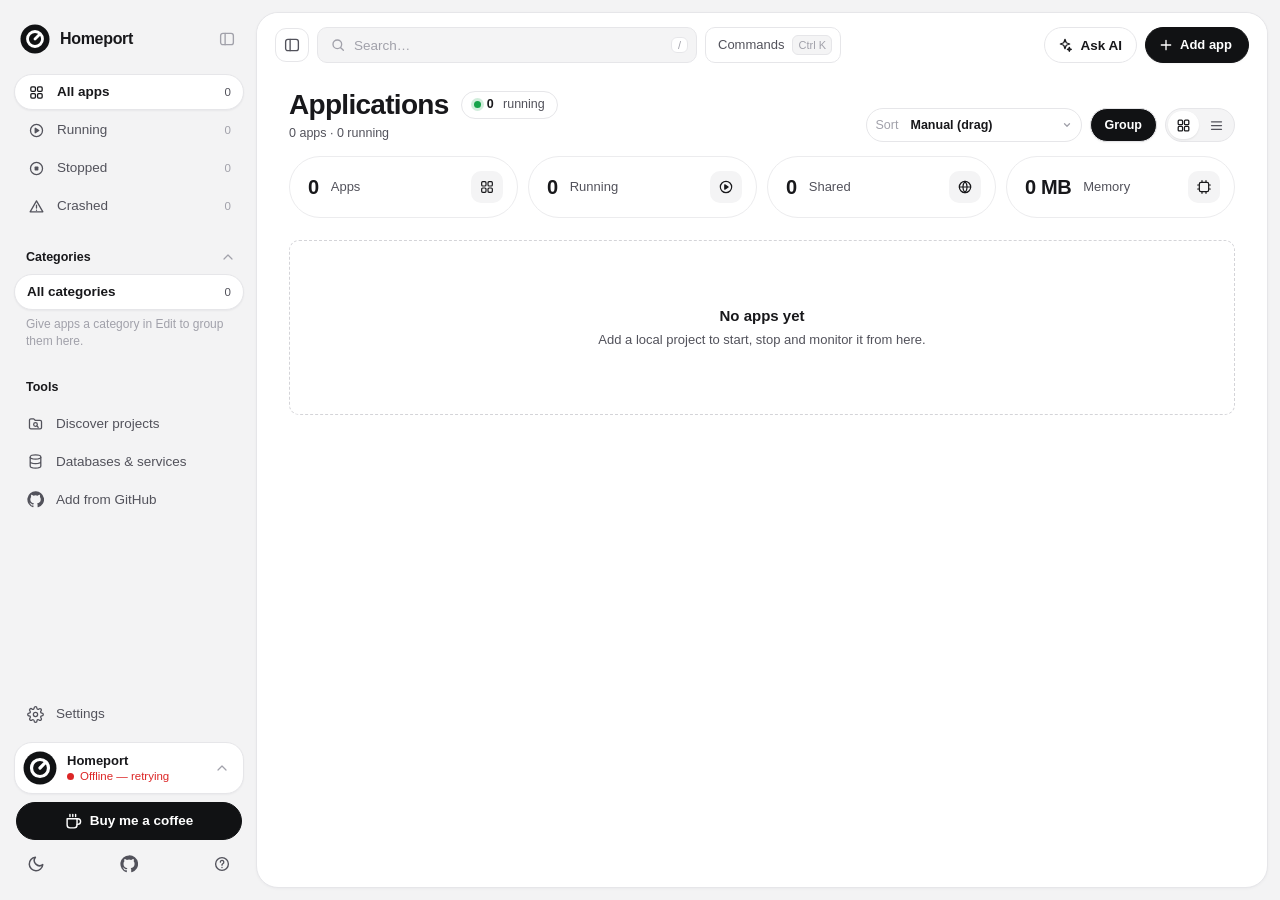
==== commit d28da356: "Update check: tell users when a newer Homeport is out - backend/version.py holds the version (1.1.0)" ====
--- a/ui/index.html
+++ b/ui/index.html
@@ -48,6 +48,7 @@
     </section>
 
     <div class="side-foot">
+      <button type="button" id="update-note" class="side-update" hidden><span class="side-update-dot" aria-hidden="true"></span><span id="update-note-text">Update available</span></button>
       <button type="button" id="btn-settings" class="side-link side-settings"><svg viewBox="0 0 24 24" fill="none" stroke="currentColor" stroke-width="1.8" stroke-linecap="round" stroke-linejoin="round" aria-hidden="true"><circle cx="12" cy="12" r="3"/><path d="M19.4 15a1.65 1.65 0 0 0 .33 1.82l.06.06a2 2 0 1 1-2.83 2.83l-.06-.06a1.65 1.65 0 0 0-1.82-.33 1.65 1.65 0 0 0-1 1.51V21a2 2 0 1 1-4 0v-.09A1.65 1.65 0 0 0 9 19.4a1.65 1.65 0 0 0-1.82.33l-.06.06a2 2 0 1 1-2.83-2.83l.06-.06A1.65 1.65 0 0 0 4.68 15a1.65 1.65 0 0 0-1.51-1H3a2 2 0 1 1 0-4h.09A1.65 1.65 0 0 0 4.6 9a1.65 1.65 0 0 0-.33-1.82l-.06-.06a2 2 0 1 1 2.83-2.83l.06.06A1.65 1.65 0 0 0 9 4.68a1.65 1.65 0 0 0 1-1.51V3a2 2 0 1 1 4 0v.09a1.65 1.65 0 0 0 1 1.51 1.65 1.65 0 0 0 1.82-.33l.06-.06a2 2 0 1 1 2.83 2.83l-.06.06A1.65 1.65 0 0 0 19.4 9a1.65 1.65 0 0 0 1.51 1H21a2 2 0 1 1 0 4h-.09a1.65 1.65 0 0 0-1.51 1z"/></svg><span>Settings</span><span id="settings-badge" class="side-badge" hidden></span></button>
       <div class="side-card">
         <span class="side-card-mark"><svg class="knob" viewBox="0 0 64 64" aria-hidden="true"><circle class="knob-disc" cx="32" cy="32" r="31"/><circle class="knob-ring" cx="32" cy="32" r="16" fill="none" stroke-width="6"/><path class="knob-hand" d="M32 32 L40.5 23.5" stroke-width="6" stroke-linecap="round"/></svg></span>
@@ -553,6 +554,20 @@
     </div>
   </div>
 
+  <div id="upd-backdrop" class="backdrop" hidden>
+    <div class="modal upd-dialog" role="dialog" aria-labelledby="upd-title">
+      <header class="modal-head">
+        <h2 id="upd-title">Update available</h2>
+        <button type="button" id="upd-close" class="icon-btn" aria-label="Close">&times;</button>
+      </header>
+      <div id="upd-body" class="form-body upd-body"></div>
+      <footer class="modal-foot">
+        <button type="button" id="upd-later" class="btn ghost">Later</button>
+        <span id="upd-action"></span>
+      </footer>
+    </div>
+  </div>
+
   <div id="settings-backdrop" class="backdrop" hidden>
     <div class="modal settings-dialog" role="dialog" aria-labelledby="settings-title">
       <header class="modal-head">
--- a/ui/style.css
+++ b/ui/style.css
@@ -1925,3 +1925,17 @@
 .gh-connect svg { width: 17px; height: 17px; }
 .gh-more { align-self: flex-start; margin: 2px 2px 0; font-size: 12.5px; }
 .set-row-right a.btn { text-decoration: none; }
+
+/* Update notice */
+.side-update { display: flex; align-items: center; gap: 10px; width: 100%; height: 36px; padding: 0 12px; border: 1px solid var(--tint-blue-line); border-radius: 999px; background: var(--tint-blue); color: var(--text); font: inherit; font-size: 13px; font-weight: 600; cursor: pointer; text-align: left; }
+.side-update:hover { filter: brightness(0.98); }
+.side-update[hidden] { display: none; }
+.side-update-dot { flex: none; width: 8px; height: 8px; border-radius: 50%; background: #2563eb; box-shadow: 0 0 0 3px color-mix(in srgb, #2563eb 25%, transparent); }
+.upd-dialog { width: min(520px, 100%); }
+.upd-body { display: flex; flex-direction: column; gap: 12px; }
+.upd-versions { margin: 0; font-size: 14px; }
+.upd-notes { margin: 0; max-height: 220px; overflow: auto; padding: 12px 14px; border: 1px solid var(--border); border-radius: 12px; background: var(--surface-2); font-family: var(--font); font-size: 13px; line-height: 1.5; white-space: pre-wrap; color: var(--text-2); }
+.upd-cmd { display: block; padding: 10px 12px; border-radius: 10px; background: var(--surface-2); border: 1px solid var(--border); font-family: var(--mono); font-size: 12px; overflow-wrap: anywhere; user-select: text; -webkit-user-select: text; }
+.upd-body .hint { margin: 0; }
+#upd-action:empty { display: none; }
+.modal-foot a.btn { text-decoration: none; display: inline-flex; align-items: center; }
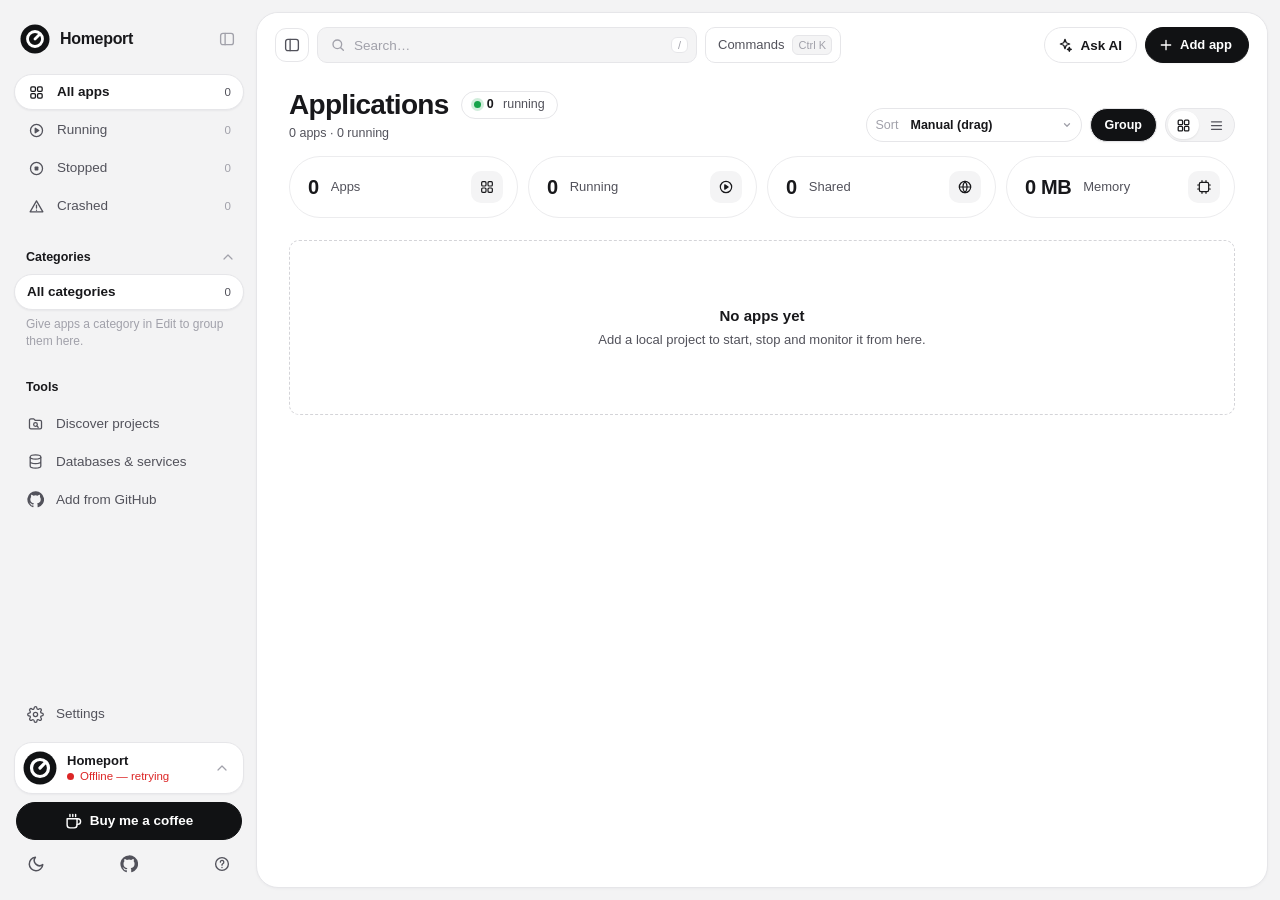
==== commit a3aa2e06: "v1.2 work: homeport.json team setup and PR previews Add project-file (homeport.json) support and PR " ====
--- a/ui/index.html
+++ b/ui/index.html
@@ -568,6 +568,54 @@
     </div>
   </div>
 
+  <div id="proj-backdrop" class="backdrop" hidden>
+    <div class="modal proj-dialog" role="dialog" aria-labelledby="proj-title">
+      <header class="modal-head">
+        <h2 id="proj-title">Set up project</h2>
+        <button type="button" id="proj-close" class="icon-btn" aria-label="Close">&times;</button>
+      </header>
+      <div id="proj-body" class="form-body proj-body"></div>
+      <footer class="modal-foot">
+        <label class="check small" id="proj-start-wrap"><input type="checkbox" id="proj-start" checked /> Start after setup</label>
+        <span class="spacer"></span>
+        <button type="button" id="proj-cancel" class="btn ghost">Cancel</button>
+        <button type="button" id="proj-go" class="btn primary">Set up</button>
+      </footer>
+    </div>
+  </div>
+
+  <div id="prs-backdrop" class="backdrop" hidden>
+    <div class="modal prs-dialog" role="dialog" aria-labelledby="prs-title">
+      <header class="modal-head">
+        <h2 id="prs-title">Pull requests</h2>
+        <button type="button" id="prs-close" class="icon-btn" aria-label="Close">&times;</button>
+      </header>
+      <div id="prs-body" class="form-body prs-body"></div>
+      <footer class="modal-foot">
+        <a id="prs-github" class="btn ghost" target="_blank" rel="noopener">Open on GitHub</a>
+        <button type="button" id="prs-done" class="btn">Close</button>
+      </footer>
+    </div>
+  </div>
+
+  <div id="compose-backdrop" class="backdrop" hidden>
+    <div class="modal compose-dialog" role="dialog" aria-labelledby="compose-title">
+      <header class="modal-head">
+        <h2 id="compose-title">Compose</h2>
+        <button type="button" id="compose-close" class="icon-btn" aria-label="Close">&times;</button>
+      </header>
+      <div class="form-body compose-body">
+        <p id="compose-hint" class="hint"></p>
+        <label class="field" id="compose-title-field"><span>Title</span><input type="text" id="compose-subject" class="input" maxlength="250" /></label>
+        <label class="field"><span id="compose-text-label">Text</span><textarea id="compose-text" class="input" rows="9"></textarea></label>
+      </div>
+      <footer class="modal-foot">
+        <button type="button" id="compose-cancel" class="btn ghost">Cancel</button>
+        <button type="button" id="compose-send" class="btn primary">Post</button>
+      </footer>
+    </div>
+  </div>
+
   <div id="settings-backdrop" class="backdrop" hidden>
     <div class="modal settings-dialog" role="dialog" aria-labelledby="settings-title">
       <header class="modal-head">
--- a/ui/style.css
+++ b/ui/style.css
@@ -1939,3 +1939,33 @@
 .upd-body .hint { margin: 0; }
 #upd-action:empty { display: none; }
 .modal-foot a.btn { text-decoration: none; display: inline-flex; align-items: center; }
+
+/* homeport.json setup / save */
+.proj-dialog { width: min(640px, 100%); max-height: min(720px, calc(100vh - 32px)); display: flex; flex-direction: column; }
+.proj-body { flex: 1; min-height: 0; overflow-y: auto; display: flex; flex-direction: column; gap: 14px; }
+.proj-body > .hint { margin: 0; }
+.proj-cmd { display: block; margin-top: 6px; padding: 6px 9px; border-radius: 8px; background: var(--surface-2); font-family: var(--mono); font-size: 11.5px; color: var(--text); overflow-wrap: anywhere; user-select: text; -webkit-user-select: text; }
+.proj-warn { margin: 0; padding: 10px 14px 10px 30px; border-radius: 12px; background: var(--tint-red); border: 1px solid var(--tint-red-line); font-size: 12.5px; color: var(--text); }
+.proj-error { margin: 0; color: var(--red); font-size: 13px; }
+.proj-path { margin: 0; font-family: var(--mono); font-size: 12px; color: var(--text-2); overflow-wrap: anywhere; }
+.proj-json { margin: 0; padding: 12px 14px; border: 1px solid var(--border); border-radius: 12px; background: var(--surface-2); font-family: var(--mono); font-size: 12px; line-height: 1.5; overflow: auto; max-height: 340px; user-select: text; -webkit-user-select: text; }
+.disc-project { display: flex; align-items: center; gap: 12px; margin-bottom: 10px; padding: 10px 14px; border: 1px solid var(--tint-blue-line); border-radius: 12px; background: var(--tint-blue); font-size: 13px; }
+.disc-project span { flex: 1; }
+
+/* Pull requests, previews, compose */
+.pr-chip { flex: none; height: 20px; padding: 0 8px; display: inline-flex; align-items: center; border-radius: 999px; border: 1px solid var(--border); background: var(--surface-2); color: var(--text-2); font-size: 11.5px; font-weight: 600; text-decoration: none; }
+.pr-chip:hover { color: var(--text); border-color: var(--border-strong); }
+.pr-chip[hidden] { display: none; }
+.prs-dialog { width: min(620px, 100%); max-height: min(640px, calc(100vh - 32px)); display: flex; flex-direction: column; }
+.prs-body { flex: 1; min-height: 0; overflow-y: auto; display: flex; flex-direction: column; gap: 8px; }
+.prs-body > .hint { margin: 0 0 4px; }
+.prs-row { display: flex; align-items: center; gap: 12px; padding: 10px 14px; border: 1px solid var(--border); border-radius: 12px; background: var(--surface); }
+.prs-text { flex: 1; min-width: 0; display: flex; flex-direction: column; gap: 2px; }
+.prs-name { font-size: 13.5px; font-weight: 600; color: var(--text); text-decoration: none; overflow: hidden; text-overflow: ellipsis; white-space: nowrap; }
+.prs-name:hover { text-decoration: underline; }
+.prs-meta { font-size: 12px; color: var(--text-3); }
+.compose-dialog { width: min(600px, 100%); }
+.compose-body { display: flex; flex-direction: column; gap: 12px; }
+.compose-body .hint { margin: 0; }
+.compose-body textarea { font-family: var(--mono); font-size: 12.5px; line-height: 1.5; resize: vertical; min-height: 180px; }
+#prs-github { text-decoration: none; margin-right: auto; }
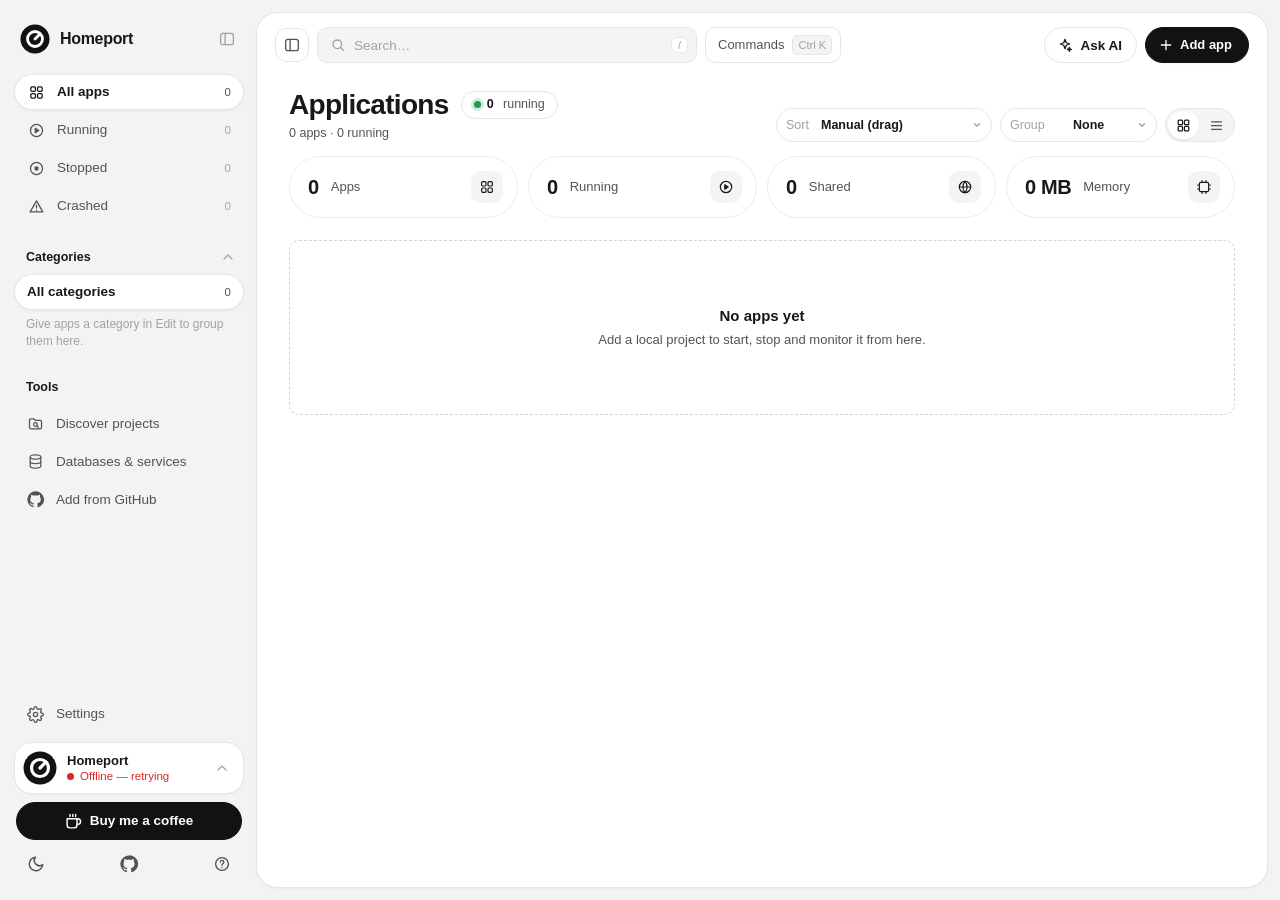
==== commit 5f8e7ddc: "Wider cleaner cards, useful Group menu, Antigravity (Gemini) assistant - App cards are at least 370p" ====
--- a/ui/index.html
+++ b/ui/index.html
@@ -118,7 +118,16 @@
               <option value="mem">Memory use</option>
             </select>
         </label>
-        <button type="button" id="btn-group" class="btn small toggle" aria-pressed="false" title="Group apps by category">Group</button>
+        <label class="select pill-select" title="Group apps into sections">
+          <span class="select-label">Group</span>
+            <select id="group-select" aria-label="Group apps by">
+              <option value="none">None</option>
+              <option value="category">Category</option>
+              <option value="status">Status</option>
+              <option value="type">Type</option>
+              <option value="folder">Folder</option>
+            </select>
+        </label>
         <div class="seg seg-icons" id="view-seg" role="group" aria-label="Layout">
           <button type="button" data-view="grid" title="Grid" aria-label="Grid layout"></button>
           <button type="button" data-view="list" title="List" aria-label="List layout"></button>
@@ -157,6 +166,7 @@
         <span class="select-label">AI</span>
         <select id="ai-provider" aria-label="Assistant">
           <option value="claude">Claude Code</option>
+          <option value="antigravity">Antigravity (Gemini)</option>
           <option value="local">Local model</option>
         </select>
       </label>
@@ -175,6 +185,12 @@
           <option value="__custom">Custom&hellip;</option>
         </select>
       </label>
+      <label class="select" id="ai-agy-wrap" title="Antigravity model" hidden>
+        <span class="select-label">Model</span>
+        <select id="ai-agy-model" aria-label="Antigravity model">
+          <option value="">Account default</option>
+        </select>
+      </label>
       <input type="text" id="ai-model-custom" class="input small mono" placeholder="claude-opus-5-5" hidden spellcheck="false" />
       <div class="seg" id="ai-mode" role="group" aria-label="Mode">
         <button type="button" data-mode="act" title="Can add/edit apps, fix ports, change files">Act</button>
--- a/ui/style.css
+++ b/ui/style.css
@@ -665,8 +665,9 @@
 
 .apps.grid-view {
   display: grid;
-  grid-template-columns: repeat(auto-fill, minmax(280px, 1fr));
-  gap: 10px;
+  /* never narrower than 370px, so names, links and buttons stay readable */
+  grid-template-columns: repeat(auto-fill, minmax(min(370px, 100%), 1fr));
+  gap: 14px;
 }
 .apps.list-view {
   display: flex;
@@ -1863,6 +1864,15 @@
 .card-link:hover { color: var(--text); }
 .card-link:hover span { text-decoration: underline; text-underline-offset: 3px; }
 .card-link[hidden], .list-view .card-link { display: none; }
+/* grid card: head · description · footer (address or type · port, then buttons) */
+.apps:not(.list-view) .card { gap: 14px; padding: 18px 18px 14px 20px; }
+.apps:not(.list-view) .card-summary:not(:has(.card-desc:not(.is-path))) { display: none; }
+.apps:not(.list-view) .card-desc { -webkit-line-clamp: 2; color: var(--text-2); }
+.apps:not(.list-view) .card-bottom { align-items: center; gap: 10px; margin-top: auto; padding-top: 14px; border-top: 1px solid var(--border); }
+.apps:not(.list-view) .card-bottom .card-link { align-self: center; flex: 1; min-width: 0; }
+.card-foot-meta { flex: 1; min-width: 0; font-size: 12.5px; color: var(--text-3); white-space: nowrap; overflow: hidden; text-overflow: ellipsis; }
+.list-view .card-foot-meta { display: none; }
+.apps:not(.list-view) .card-actions { margin-left: auto; }
 /* stats and the folder path live in the status tooltip and the list view */
 .apps:not(.list-view) .card .stats { display: none; }
 .apps:not(.list-view) .card .card-desc.is-path { display: none; }
@@ -1969,3 +1979,8 @@
 .compose-body .hint { margin: 0; }
 .compose-body textarea { font-family: var(--mono); font-size: 12.5px; line-height: 1.5; resize: vertical; min-height: 180px; }
 #prs-github { text-decoration: none; margin-right: auto; }
+
+/* Group headings: label · count · start/stop, then a hairline across the row */
+.apps.grid-view .group-head { padding-top: 26px; }
+.apps.grid-view .group-head:first-child { padding-top: 2px; }
+.apps.grid-view .group-head::after { content: ""; flex: 1; height: 1px; background: var(--border); }
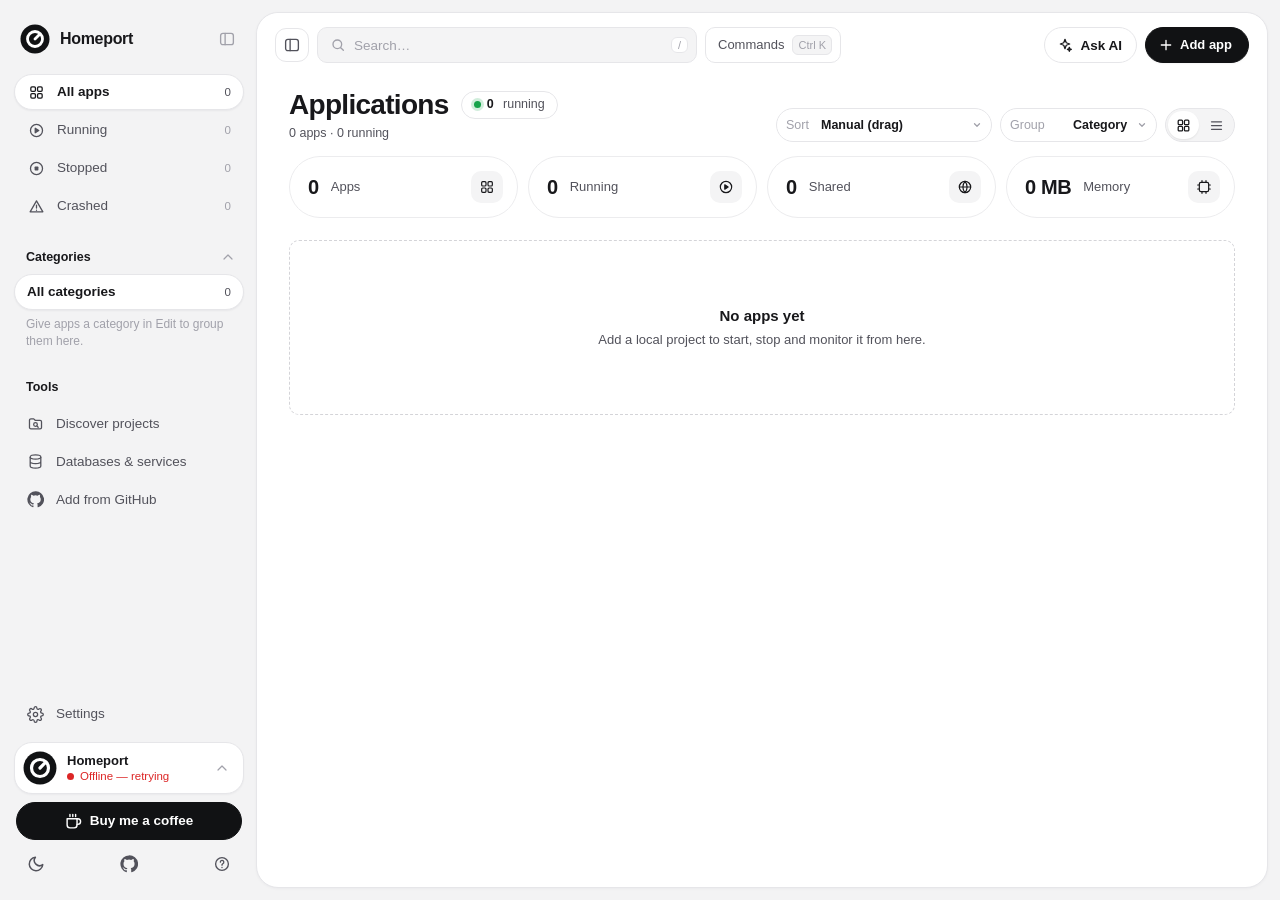
==== commit 896438c6: "Release v1.2.0: local HTTPS, first-run welcome, Windows folder picker - Local HTTPS: Homeport's own " ====
--- a/ui/index.html
+++ b/ui/index.html
@@ -147,6 +147,7 @@
       <p id="empty-title" class="empty-title">No apps yet</p>
       <p id="empty-text" class="empty-text">Add a local project to start, stop and monitor it from here.</p>
     </div>
+    <section id="welcome" class="welcome" hidden aria-labelledby="welcome-title"></section>
     </div>
   </main>
 
@@ -311,6 +312,15 @@
           <label class="check"><input id="f-notify" name="notify" type="checkbox" checked /> Notify me when it crashes</label>
         </div>
 
+        <label class="field single-only" title="Open this app at https://<name>.localhost (set up in Settings → General → Local HTTPS)">
+          <span>HTTPS</span>
+          <select id="f-https" name="https">
+            <option value="">Use the default from Settings</option>
+            <option value="on">On — open at https://</option>
+            <option value="off">Off — open at http://</option>
+          </select>
+        </label>
+
         <div id="modal-meta-box" class="modal-meta" hidden>
           Folder created <span id="f-created-at">&mdash;</span> &middot; modified <span id="f-updated-at">&mdash;</span>
         </div>
--- a/ui/style.css
+++ b/ui/style.css
@@ -215,6 +215,7 @@
 .input,
 .field input,
 .field textarea,
+.field select,
 .select select {
   width: 100%;
   height: 34px;
@@ -231,6 +232,7 @@
 .input:focus,
 .field input:focus,
 .field textarea:focus,
+.field select:focus,
 .select select:focus {
   border-color: var(--accent);
   box-shadow: 0 0 0 3px var(--accent-soft);
@@ -1984,3 +1986,76 @@
 .apps.grid-view .group-head { padding-top: 26px; }
 .apps.grid-view .group-head:first-child { padding-top: 2px; }
 .apps.grid-view .group-head::after { content: ""; flex: 1; height: 1px; background: var(--border); }
+
+/* Hover labels (drawn by the page: the desktop window shows no native tooltips) */
+.hover-tip {
+  position: fixed;
+  z-index: 1000;
+  max-width: 280px;
+  padding: 5px 9px;
+  border-radius: 7px;
+  background: var(--text);
+  color: var(--bg);
+  font-size: 12px;
+  font-weight: 500;
+  line-height: 1.35;
+  white-space: pre-line;
+  pointer-events: none;
+  box-shadow: var(--shadow-pop);
+  animation: hover-tip-in 0.12s ease-out;
+}
+.hover-tip[hidden] { display: none; }
+@keyframes hover-tip-in { from { opacity: 0; transform: translateY(2px); } to { opacity: 1; transform: none; } }
+@media (prefers-reduced-motion: reduce) { .hover-tip { animation: none; } }
+
+/* Wide windows behave like a desktop app: the window itself never scrolls,
+   the sidebar stays put and only the apps panel scrolls. */
+@media (min-width: 861px) {
+  html, body { height: 100%; overflow: hidden; }
+  .shell { height: 100vh; min-height: 0; }
+  .main-panel { height: calc(100vh - 24px); min-height: 0; overflow-y: auto; overscroll-behavior: contain; }
+  .main-panel > .panel-bar { top: 0; }
+}
+
+/* ---------- First-run welcome ---------- */
+.welcome {
+  margin: 4px 0 18px;
+  padding: 26px 28px 18px;
+  background: var(--surface);
+  border: 1px solid var(--panel-line);
+  border-radius: 20px;
+}
+.welcome[hidden] { display: none; }
+.welcome-head { display: flex; align-items: flex-start; justify-content: space-between; gap: 16px; margin-bottom: 20px; }
+.welcome-title { font-size: 22px; font-weight: 650; letter-spacing: -0.02em; }
+.welcome-sub { margin-top: 4px; color: var(--text-2); font-size: 13.5px; }
+.welcome-steps { display: grid; grid-template-columns: repeat(auto-fit, minmax(240px, 1fr)); gap: 12px; }
+.welcome-step {
+  display: flex;
+  gap: 14px;
+  padding: 18px;
+  border: 1px solid var(--border);
+  border-radius: 16px;
+  background: var(--surface-2);
+}
+.welcome-num {
+  flex: none;
+  display: grid;
+  place-items: center;
+  width: 28px;
+  height: 28px;
+  border-radius: 50%;
+  background: var(--text);
+  color: var(--bg);
+  font-size: 13px;
+  font-weight: 650;
+}
+.welcome-body { display: flex; flex-direction: column; gap: 6px; min-width: 0; }
+.welcome-step-title { display: flex; align-items: center; gap: 8px; font-size: 14px; font-weight: 650; }
+.welcome-optional { font-size: 11px; font-weight: 500; color: var(--text-3); border: 1px solid var(--border); border-radius: 999px; padding: 1px 7px; }
+.welcome-text { color: var(--text-2); font-size: 12.5px; line-height: 1.5; }
+.welcome-actions { display: flex; flex-wrap: wrap; gap: 6px; margin-top: auto; padding-top: 8px; }
+.welcome-foot { display: flex; justify-content: flex-end; margin-top: 12px; }
+.welcome-close svg { width: 16px; height: 16px; }
+.set-steps { display: flex; flex-direction: column; gap: 6px; padding: 0 16px 14px; }
+.set-steps .hint { font-size: 12px; line-height: 1.5; overflow-wrap: anywhere; }
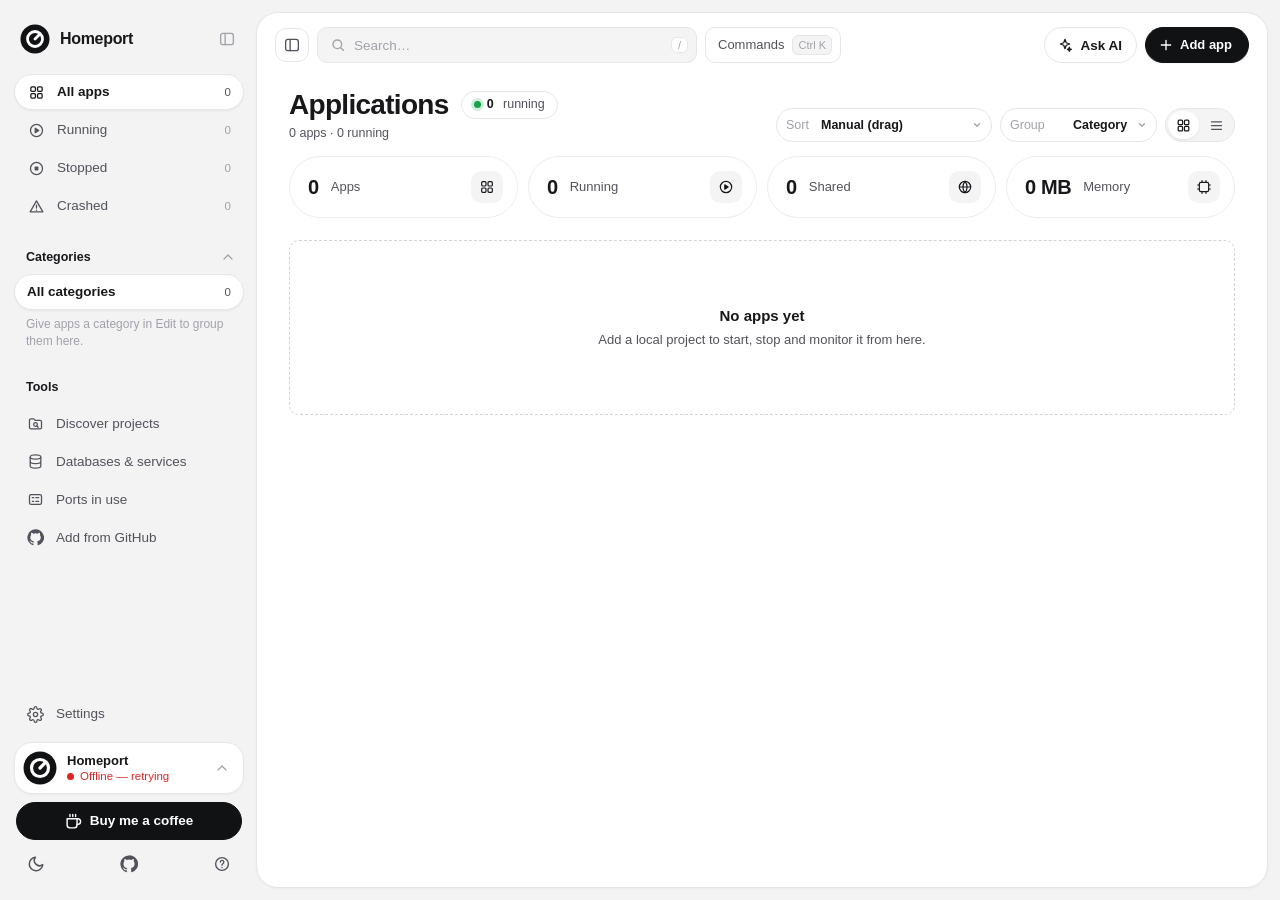
==== commit 1540c5f6: "v1.3.0: Ports in use — see every listening port and stop what's in the way - Sidebar → "Ports in use" ====
--- a/ui/index.html
+++ b/ui/index.html
@@ -44,6 +44,7 @@
       <div class="side-section-head static"><span>Tools</span></div>
     <button type="button" id="btn-discover" class="side-link"><svg viewBox="0 0 24 24" fill="none" stroke="currentColor" stroke-width="1.8" stroke-linecap="round" stroke-linejoin="round" aria-hidden="true"><path d="M3.5 7.5a2 2 0 0 1 2-2h4l2 2h7a2 2 0 0 1 2 2v8a2 2 0 0 1-2 2h-13a2 2 0 0 1-2-2z"/><circle cx="12" cy="13.5" r="2.6"/><path d="m14 15.5 1.8 1.8"/></svg><span>Discover projects</span></button>
     <button type="button" id="btn-services" class="side-link"><svg viewBox="0 0 24 24" fill="none" stroke="currentColor" stroke-width="1.8" aria-hidden="true"><ellipse cx="12" cy="5.5" rx="7.5" ry="3"/><path d="M4.5 5.5v13c0 1.7 3.4 3 7.5 3s7.5-1.3 7.5-3v-13M4.5 12c0 1.7 3.4 3 7.5 3s7.5-1.3 7.5-3"/></svg><span>Databases &amp; services</span></button>
+    <button type="button" id="btn-ports" class="side-link"><svg viewBox="0 0 24 24" fill="none" stroke="currentColor" stroke-width="1.8" stroke-linecap="round" stroke-linejoin="round" aria-hidden="true"><rect x="3.5" y="5" width="17" height="14" rx="2.5"/><path d="M7.5 9.5h2M7.5 14.5h2M12.5 9.5h4M12.5 14.5h4"/></svg><span>Ports in use</span></button>
       <button type="button" id="btn-github" class="side-link"><svg viewBox="0 0 24 24" fill="currentColor" aria-hidden="true"><path d="M12 .5a11.5 11.5 0 0 0-3.64 22.41c.58.1.79-.25.79-.56v-2c-3.2.7-3.88-1.37-3.88-1.37-.53-1.33-1.28-1.69-1.28-1.69-1.05-.72.08-.7.08-.7 1.16.08 1.77 1.19 1.77 1.19 1.03 1.77 2.71 1.26 3.37.96.1-.75.4-1.26.73-1.55-2.55-.29-5.24-1.28-5.24-5.68 0-1.26.45-2.28 1.19-3.09-.12-.29-.52-1.46.11-3.05 0 0 .97-.31 3.17 1.18a11 11 0 0 1 5.77 0c2.2-1.49 3.17-1.18 3.17-1.18.63 1.59.23 2.76.11 3.05.74.81 1.19 1.83 1.19 3.09 0 4.41-2.69 5.39-5.25 5.67.41.36.78 1.06.78 2.14v3.17c0 .31.21.67.8.56A11.5 11.5 0 0 0 12 .5z"/></svg><span>Add from GitHub</span></button>
     </section>
 
@@ -73,6 +74,7 @@
       <div class="side-foot-icons">
         <button type="button" id="btn-theme" class="icon-btn" aria-label="Toggle light/dark theme" title="Toggle theme"></button>
         <button type="button" id="btn-quit" class="icon-btn" aria-label="Quit Homeport" title="Quit Homeport" hidden><svg viewBox="0 0 24 24" fill="none" stroke="currentColor" stroke-width="2" stroke-linecap="round" aria-hidden="true"><path d="M12 3v9"/><path d="M6.3 7.2a8 8 0 1 0 11.4 0"/></svg></button>
+        <button type="button" id="btn-restart" class="icon-btn" aria-label="Restart Homeport" title="Restart Homeport" hidden><svg viewBox="0 0 24 24" fill="none" stroke="currentColor" stroke-width="2" stroke-linecap="round" stroke-linejoin="round" aria-hidden="true"><path d="M20 12a8 8 0 1 1-2.3-5.7M20 4v5h-5"/></svg></button>
         <a class="icon-btn" href="https://github.com/ferdousmikdad/Homeport" target="_blank" rel="noopener noreferrer" title="Star Homeport on GitHub" aria-label="Star Homeport on GitHub"><svg viewBox="0 0 24 24" fill="currentColor" aria-hidden="true"><path d="M12 .5a11.5 11.5 0 0 0-3.64 22.41c.58.1.79-.25.79-.56v-2c-3.2.7-3.88-1.37-3.88-1.37-.53-1.33-1.28-1.69-1.28-1.69-1.05-.72.08-.7.08-.7 1.16.08 1.77 1.19 1.77 1.19 1.03 1.77 2.71 1.26 3.37.96.1-.75.4-1.26.73-1.55-2.55-.29-5.24-1.28-5.24-5.68 0-1.26.45-2.28 1.19-3.09-.12-.29-.52-1.46.11-3.05 0 0 .97-.31 3.17 1.18a11 11 0 0 1 5.77 0c2.2-1.49 3.17-1.18 3.17-1.18.63 1.59.23 2.76.11 3.05.74.81 1.19 1.83 1.19 3.09 0 4.41-2.69 5.39-5.25 5.67.41.36.78 1.06.78 2.14v3.17c0 .31.21.67.8.56A11.5 11.5 0 0 0 12 .5z"/></svg></a>
         <a class="icon-btn" href="https://homeport.ferdousmikdad.com/docs" target="_blank" rel="noopener noreferrer" title="Help & docs" aria-label="Help and docs"><svg viewBox="0 0 24 24" fill="none" stroke="currentColor" stroke-width="1.8" stroke-linecap="round" stroke-linejoin="round" aria-hidden="true"><circle cx="12" cy="12" r="8.5"/><path d="M9.8 9.5a2.3 2.3 0 1 1 3.1 2.2c-.6.3-.9.8-.9 1.4v.4M12 16.6v.1"/></svg></a>
       </div>
@@ -89,6 +91,8 @@
       </label>
       <button type="button" id="btn-cmdk" class="cmdk-trigger" title="Command palette">Commands <kbd class="cmdk-hint">&#8984;K</kbd></button>
       <span class="spacer"></span>
+      <button type="button" id="btn-restart-top" class="btn stop-all-btn" title="Restart Homeport (apps running now start again)" hidden><svg viewBox="0 0 24 24" fill="none" stroke="currentColor" stroke-width="2.2" stroke-linecap="round" stroke-linejoin="round" aria-hidden="true"><path d="M20 12a8 8 0 1 1-2.3-5.7M20 4v5h-5"/></svg><span>Restart</span></button>
+      <button type="button" id="btn-stop-all-top" class="btn stop-all-btn" title="Stop every running app" hidden><svg viewBox="0 0 24 24" fill="currentColor" aria-hidden="true"><rect x="6.5" y="6.5" width="11" height="11" rx="2.2"/></svg><span>Stop all</span></button>
       <button type="button" id="ai-fab" class="ai-btn" aria-controls="ai-panel" aria-expanded="false" title="Ask AI (&#8984;J)" hidden><svg viewBox="0 0 24 24" fill="none" stroke="currentColor" stroke-width="1.9" stroke-linecap="round" stroke-linejoin="round" aria-hidden="true"><path d="M12 3.5l1.9 5.1 5.1 1.9-5.1 1.9L12 17.5l-1.9-5.1L5 10.5l5.1-1.9z"/><path d="M18.5 15.5l.8 2.2 2.2.8-2.2.8-.8 2.2-.8-2.2-2.2-.8 2.2-.8z"/></svg><span>Ask AI</span><span class="ai-fab-dot" aria-hidden="true"></span></button>
       <button type="button" id="btn-add" class="btn primary add-btn"><svg viewBox="0 0 24 24" fill="none" stroke="currentColor" stroke-width="2" stroke-linecap="round" aria-hidden="true"><path d="M12 5v14M5 12h14"/></svg><span>Add app</span></button>
     </div>
@@ -534,6 +538,25 @@
     </div>
   </div>
 
+  <!-- Ports in use dialog -->
+  <div id="ports-backdrop" class="backdrop" hidden>
+    <div class="modal ports-dialog" role="dialog" aria-labelledby="ports-title">
+      <header class="modal-head">
+        <h2 id="ports-title">Ports in use</h2>
+        <button type="button" id="ports-close" class="icon-btn" aria-label="Close">&times;</button>
+      </header>
+      <div class="form-body">
+        <p class="hint">Every port a program on this computer is listening on, inside and outside Homeport. Stop an old copy of an app that holds the port your app needs.</p>
+        <div class="input-group">
+          <input type="search" id="ports-filter" class="input" placeholder="Filter by port, program or folder" spellcheck="false" />
+          <label class="check small"><input type="checkbox" id="ports-all" /> Show system programs</label>
+          <button type="button" id="ports-refresh" class="btn">Refresh</button>
+        </div>
+        <div id="ports-list" class="ports-list"></div>
+      </div>
+    </div>
+  </div>
+
   <div id="fb-backdrop" class="backdrop" hidden>
     <div class="modal fb-dialog" role="dialog" aria-labelledby="fb-title">
       <header class="modal-head">
--- a/ui/style.css
+++ b/ui/style.css
@@ -1618,6 +1618,8 @@
 
 .add-btn { height: 36px; padding: 0 16px 0 12px; gap: 6px; font-weight: 600; border-radius: 999px; }
 .add-btn svg { width: 16px; height: 16px; }
+.stop-all-btn { height: 36px; padding: 0 14px 0 12px; gap: 6px; font-weight: 600; border-radius: 999px; }
+.stop-all-btn svg { width: 14px; height: 14px; }
 
 .page-head { display: flex; align-items: flex-end; justify-content: space-between; gap: 16px; flex-wrap: wrap; }
 .title-row { display: flex; align-items: center; gap: 12px; flex-wrap: wrap; }
@@ -1633,6 +1635,8 @@
   .top-search .search-kbd { display: none; }
   .add-btn span { display: none; }
   .add-btn { padding: 0 10px; }
+  .stop-all-btn span { display: none; }
+  .stop-all-btn { padding: 0 11px; }
   .title-pill { display: inline-flex; }
 }
 
@@ -1715,6 +1719,28 @@
 
 /* Databases & services dialog */
 .svc-dialog { width: min(560px, 100%); }
+.ports-dialog { width: min(760px, 100%); height: min(680px, calc(100vh - 32px)); }
+.ports-dialog .form-body { flex: 1; min-height: 0; }
+.ports-dialog .form-body > .hint, .ports-dialog .input-group { flex-shrink: 0; }
+.ports-dialog .input-group { align-items: center; }
+.ports-dialog .input-group .check { white-space: nowrap; }
+.ports-list { flex: 1; display: flex; flex-direction: column; gap: 8px; overflow-y: auto; min-height: 0; }
+.port-item { display: flex; align-items: center; gap: 14px; padding: 10px 14px; border: 1px solid var(--panel-line); border-radius: 16px; }
+.port-item.conflict { border-color: var(--tint-red-line); background: var(--tint-red); }
+.port-num { min-width: 64px; font-family: var(--mono); font-size: 15px; font-weight: 600; }
+.port-text { flex: 1; min-width: 0; display: flex; flex-direction: column; gap: 2px; }
+.port-text strong { font-size: 14px; display: flex; align-items: center; gap: 8px; flex-wrap: wrap; }
+.port-text .muted { font-size: 12px; overflow: hidden; text-overflow: ellipsis; white-space: nowrap; }
+.port-cmd { font-family: var(--mono); font-size: 11px; color: var(--text-3); overflow: hidden; text-overflow: ellipsis; white-space: nowrap; }
+.port-warn { font-size: 12px; color: var(--red); }
+.port-chip { padding: 1px 8px; border-radius: 999px; background: var(--surface-2); font-size: 11px; font-weight: 500; color: var(--text-3); }
+.port-chip.app { background: var(--tint-green); color: var(--green); }
+.port-chip.homeport { background: var(--tint-blue); color: var(--accent); }
+.port-actions { display: flex; gap: 6px; flex-shrink: 0; }
+@media (max-width: 640px) {
+  .ports-dialog .input-group { flex-wrap: wrap; }
+  .port-item { flex-wrap: wrap; }
+}
 .svc-list { display: flex; flex-direction: column; gap: 8px; }
 .svc-item { display: flex; align-items: center; gap: 12px; padding: 12px 14px; border: 1px solid var(--panel-line); border-radius: 16px; }
 .svc-text { flex: 1; min-width: 0; display: flex; flex-direction: column; gap: 2px; }
